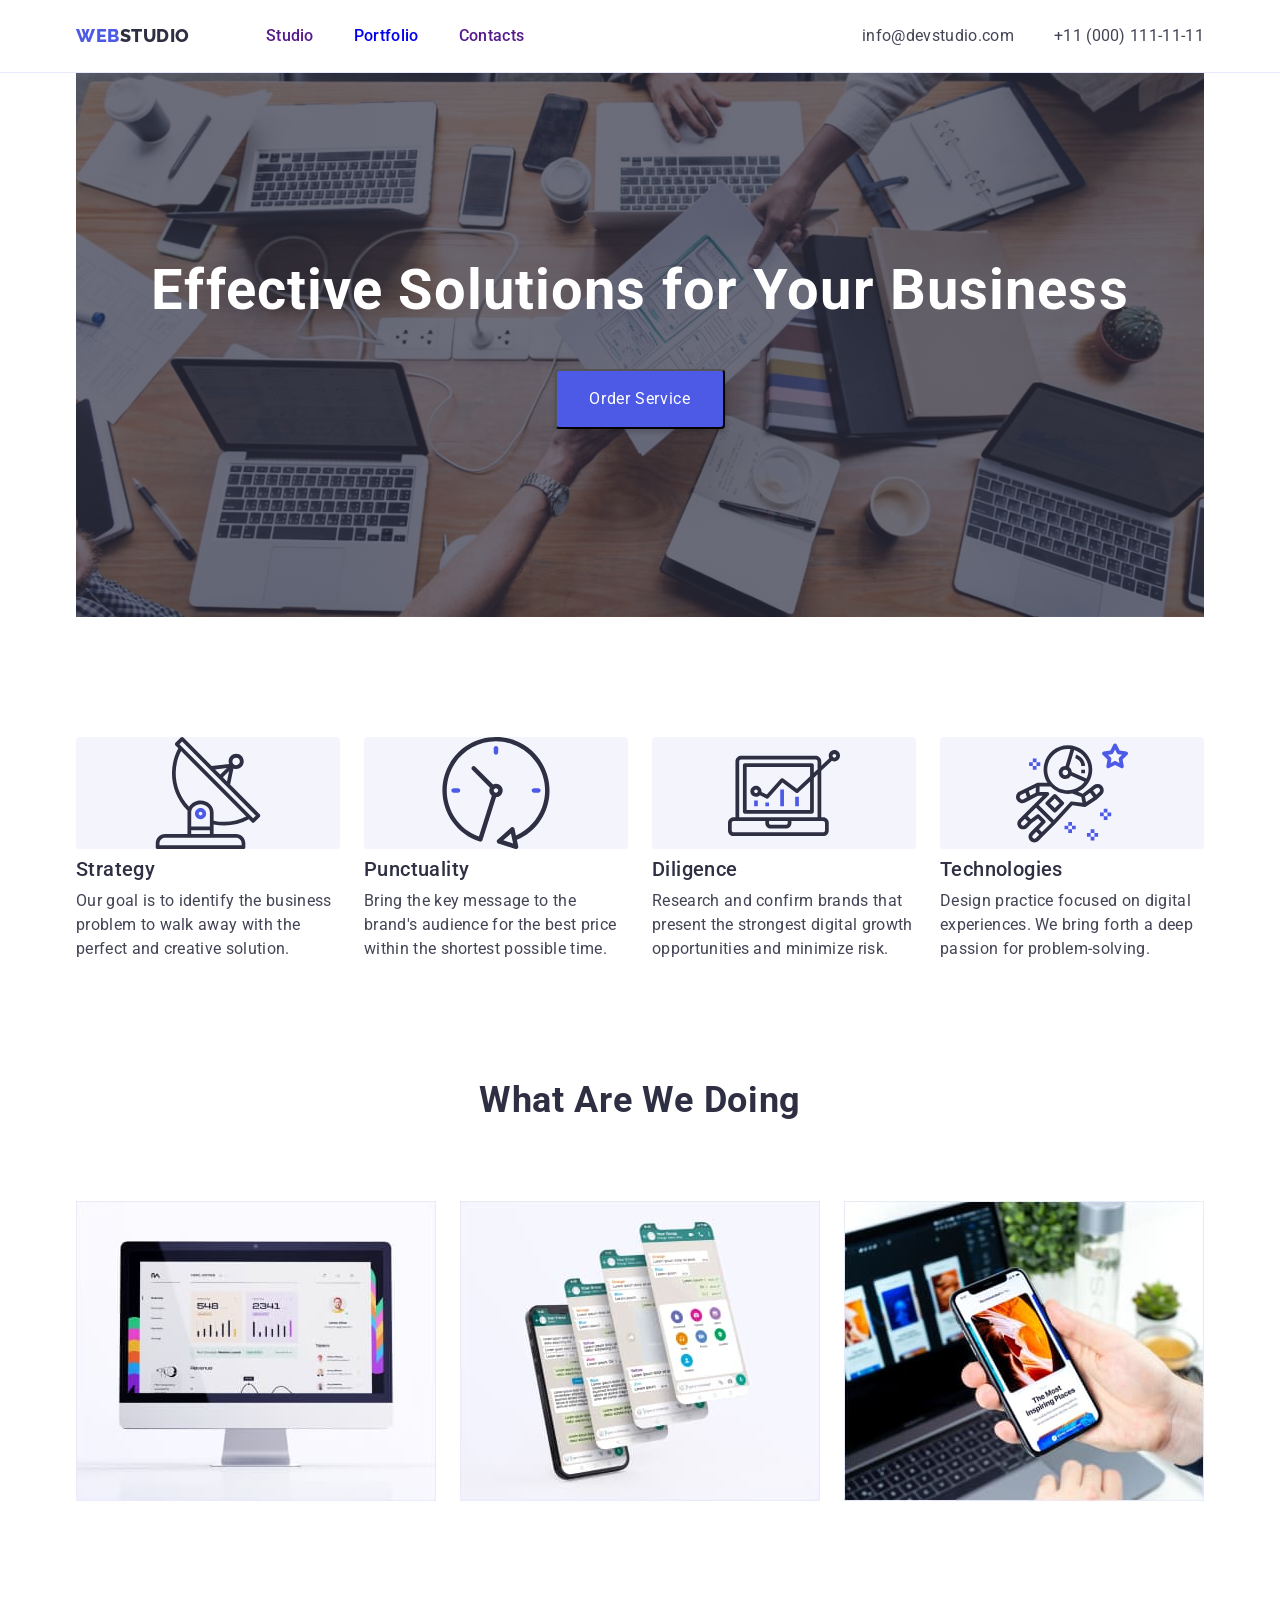
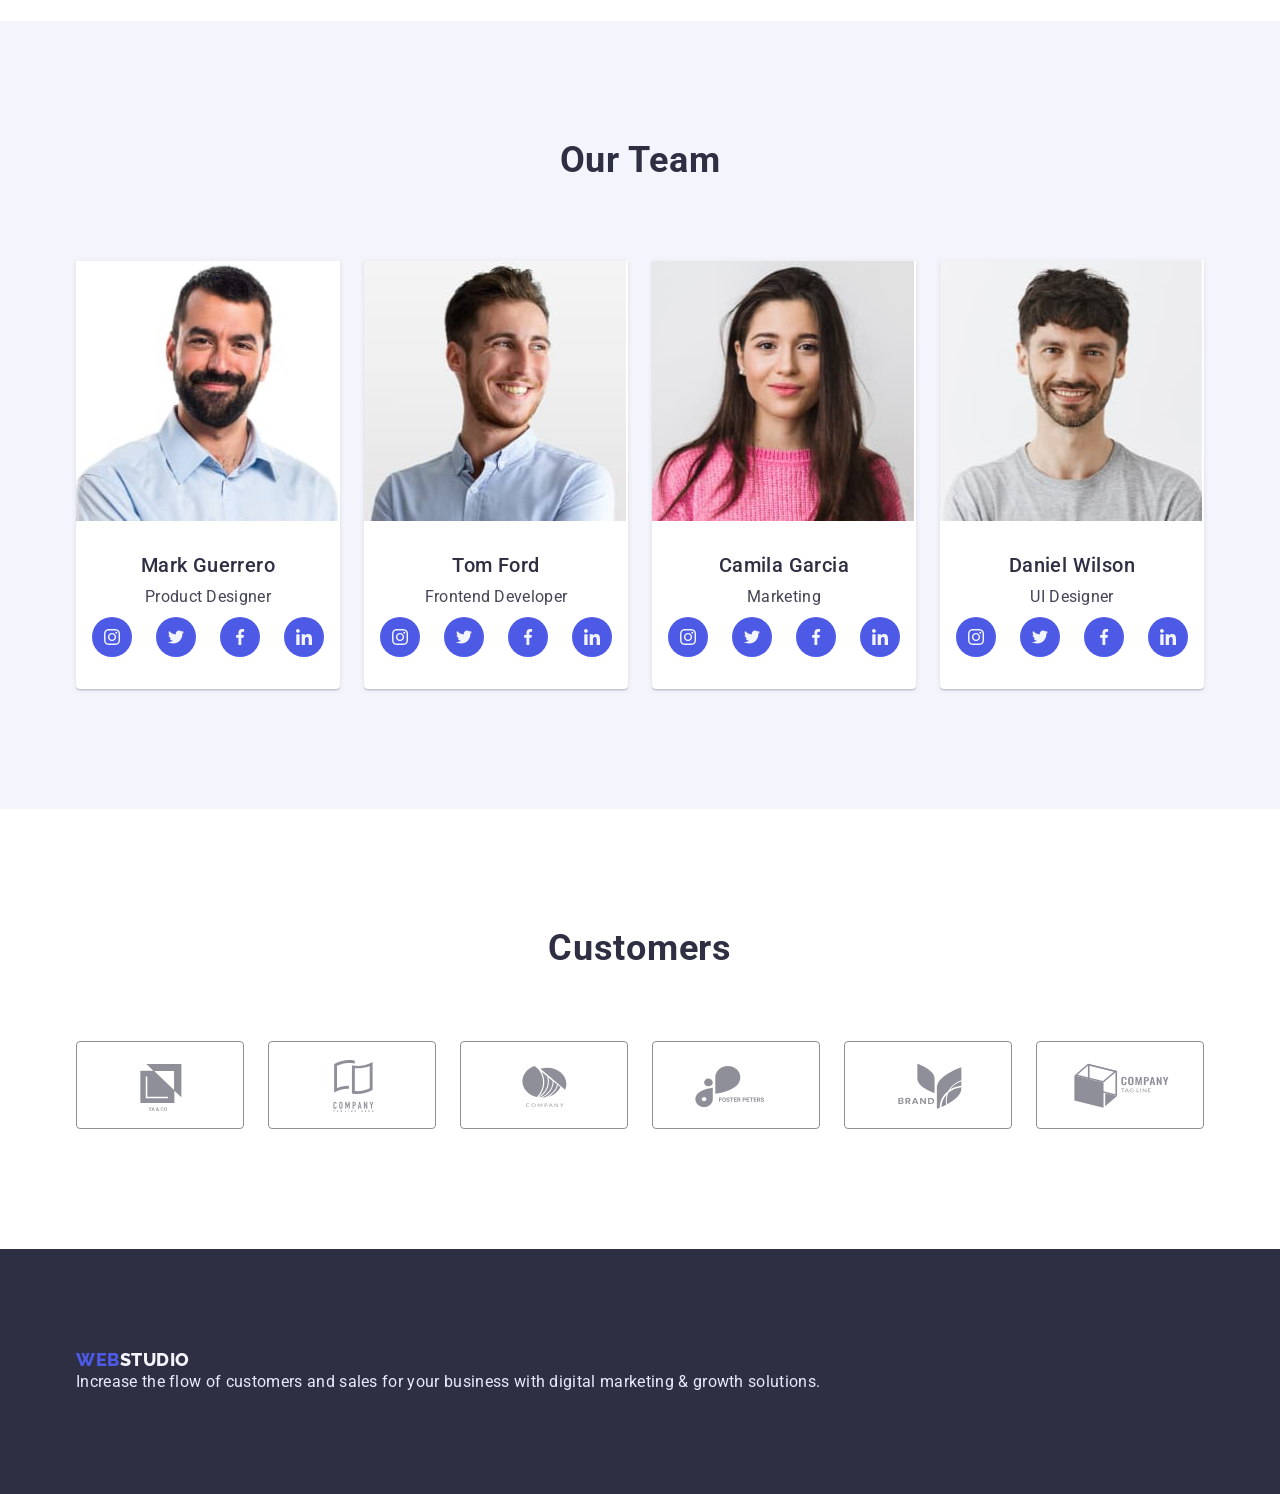
==== index.html @ baa34818 "добавлены векторные изображения Иконки в блоках Преимущества, Наша команда, Клиенты оформлены отдель" ====
<!DOCTYPE html>
<html lang="en">
<head>
    <meta charset="UTF-8">
    <meta http-equiv="X-UA-Compatible" content="IE=edge">
    <meta name="viewport" content="width=device-width, initial-scale=1.0">
    <title>Document</title>
    <link rel="preconnect" href="https://fonts.googleapis.com"><link rel="preconnect" href="https://fonts.gstatic.com" crossorigin><link href="https://fonts.googleapis.com/css2?family=Raleway:wght@800&family=Roboto:wght@400;500;700;900&display=swap" rel="stylesheet">
    <link rel="stylesheet" href="https://cdn.jsdelivr.net/npm/modern-normalize@1.1.0/modern-normalize.min.css">
    <link rel="stylesheet" href="css/style.css">
</head>
<body>
    <!--HEADER-->
    <header class="page-header">
        <div class="container page-header-container">
            <nav class="page-nav">
                <a class="logo logo-header link" href="#">
                    <p class="logo-text-part-one">Web<span class="logo-text-part-two-theme-light">Studio</span></p>
                </a>
                <ul class="menu list">
                    <li class="menu-item">
                        <a class="menu-link link" href="">Studio</a></li>
                    <li class="menu-item">
                        <a class="menu-link link" href="portfolio.html">Portfolio</a></li>
                    <li class="menu-item">
                        <a class="menu-link link" href="">Contacts</a></li>
                </ul>
            </nav>
            <ul class="contact list">
                <li class="contact-item">
                    <a class="contact-link link" href="mailto:info@devstudio.com">info@devstudio.com</a></li>
                <li class="contact-item">
                    <a class="contact-link link" href="tel:+110001111111">+11 (000) 111-11-11</a></li>
            </ul> 
        </div>    
    </header>
    <main>
        <!--HERO-->
        <section class="hero">
            <div class="container">
                <div class="hero-content-wrapper">
                    <h1 class="text-center">Effective Solutions for Your Business</h1>
                    <button class="btn modal-btn" type="button">Order Service</button>
                </div>               
            </div>           
        </section>
        <!--ADVANTADES-->
        <section class="advantades section">
            <div class="container">
                <h2 hidden>Advantades</h2>
                <ul class="advantades-list list">
                    <li class="advantades-list-item">
                        <svg class="advantades-list-icon" wight="64" height="64">
                            <use href="./images/sprite.svg#icon-antenna"></use>
                        </svg>
                    </li>
                    <li class="advantades-list-item">
                        <svg class="advantades-list-icon" wight="64" height="64">
                            <use href="./images/sprite.svg#icon-clock"></use>
                        </svg>
                    </li>
                    <li class="advantades-list-item">
                        <svg class="advantades-list-icon" wight="64" height="64">
                            <use href="./images/sprite.svg#icon-diagram"></use>
                        </svg>
                    </li>
                    <li class="advantades-list-item">
                        <svg class="advantades-list-icon" wight="64" height="64">
                            <use href="./images/sprite.svg#icon-astronaut"></use>
                        </svg>
                    </li>
                </ul>
                <ul class="employees list">
                    <li class="employees-card-advantades">
                        <h3>Strategy</h3>
                        <p>Our goal is to identify the business problem to walk away with the perfect and creative solution. </p>
                    </li>
                    <li class="employees-card-advantades">
                        <h3>Punctuality</h3>
                        <p>Bring the key message to the brand's audience for the best price within the shortest possible time.</p>
                    </li>
                    <li class="employees-card-advantades">
                        <h3>Diligence</h3>
                        <p>Research and confirm brands that present the strongest digital growth opportunities and minimize risk.</p>
                    </li>
                    <li class="employees-card-advantades">
                        <h3>Technologies</h3>
                        <p>Design practice focused on digital experiences. We bring forth a deep passion for problem-solving.</p>
                    </li>
                </ul>
            </div>
        </section>
        <!--WHAT ARE WE DOING-->
        <section class="services">
            <div class="container">
                <h2 class="text-center">What are we doing</h2>
                <ul class="employees list">
                    <li class="employees-card">
                        <img
                            src="./images/what_are_we_doing/web_site.jpg" 
                            alt="Web Site"
                            width="360"
                            height="300"
                        >
                    </li>
                    <li class="employees-card">
                        <img
                            src="./images/what_are_we_doing/app.jpg" 
                            alt="App"
                            width="360"
                            height="300"
                        >
                    </li>
                    <li class="employees-card">
                        <img
                            src="./images/what_are_we_doing/design.jpg" 
                            alt="Design"
                            width="360"
                            height="300"
                        >
                    </li>
                </ul>
            </div>           
        </section>
        <!--OUR TEAM-->
        <section class="team section">
            <div class="container">
                <h2 class="text-center">Our Team</h2>
                <ul class="employees list">
                    <li class="employees-card-four">
                        <img
                            src="./images/our_team/product_designer.jpg" 
                            alt="product designer photo"
                            width="262"
                            height="260"
                        >
                        <div class="employees-card-content-wraper employees-card-content-wraper-team">
                            <h3 class="text-center">Mark Guerrero</h3>
                            <p class="employees-position text-center">Product Designer</p>
                            <ul class="social-list list">
                                <li class="social-list-item">
                                    <a href="" class="social-list-link">
                                        <svg class="social-list-icon" wight="16" height="16">
                                            <use href="./images/sprite.svg#icon-instagram"></use>
                                        </svg>
                                    </a>
                                </li>
                                <li class="social-list-item">
                                    <a href="" class="social-list-link">
                                        <svg class="social-list-icon" wight="16" height="16">
                                            <use href="./images/sprite.svg#icon-twitter"></use>
                                        </svg>
                                    </a>
                                </li>
                                <li class="social-list-item">
                                    <a href="" class="social-list-link">
                                        <svg class="social-list-icon" wight="16" height="16">
                                            <use href="./images/sprite.svg#icon-facebook"></use>
                                        </svg>
                                    </a>
                                </li>
                                <li class="social-list-item">
                                    <a href="" class="social-list-link">
                                        <svg class="social-list-icon" wight="16" height="16">
                                            <use href="./images/sprite.svg#icon-linkedin"></use>
                                        </svg>
                                    </a>
                                </li>                               
                        </div>                       
                    </li>                
                    <li class="employees-card-four">
                        <img
                            src="./images/our_team/frontend_developer.jpg" 
                            alt="frontend developer photo"
                            width="262"
                            height="260"
                        >
                        <div class="employees-card-content-wraper employees-card-content-wraper-team">
                            <h3 class="text-center">Tom Ford</h3>
                            <p class="employees-position text-center">Frontend Developer</p>
                            <ul class="social-list list">
                                <li class="social-list-item">
                                    <a href="" class="social-list-link">
                                        <svg class="social-list-icon" wight="16" height="16">
                                            <use href="./images/sprite.svg#icon-instagram"></use>
                                        </svg>
                                    </a>
                                </li>
                                <li class="social-list-item">
                                    <a href="" class="social-list-link">
                                        <svg class="social-list-icon" wight="16" height="16">
                                            <use href="./images/sprite.svg#icon-twitter"></use>
                                        </svg>
                                    </a>
                                </li>
                                <li class="social-list-item">
                                    <a href="" class="social-list-link">
                                        <svg class="social-list-icon" wight="16" height="16">
                                            <use href="./images/sprite.svg#icon-facebook"></use>
                                        </svg>
                                    </a>
                                </li>
                                <li class="social-list-item">
                                    <a href="" class="social-list-link">
                                        <svg class="social-list-icon" wight="16" height="16">
                                            <use href="./images/sprite.svg#icon-linkedin"></use>
                                        </svg>
                                    </a>
                                </li> 
                            </ul> 
                        </div>                       
                    </li>
                    <li class="employees-card-four">
                        <img
                            src="./images/our_team/marketing.jpg" 
                            alt="marketing photo"
                            width="262"
                            height="260"
                        >
                        <div class="employees-card-content-wraper employees-card-content-wraper-team">
                            <h3 class="text-center">Camila Garcia</h3>
                            <p class="employees-position text-center">Marketing</p>
                            <ul class="social-list list">
                                <li class="social-list-item">
                                    <a href="" class="social-list-link">
                                        <svg class="social-list-icon" wight="16" height="16">
                                            <use href="./images/sprite.svg#icon-instagram"></use>
                                        </svg>
                                    </a>
                                </li>
                                <li class="social-list-item">
                                    <a href="" class="social-list-link">
                                        <svg class="social-list-icon" wight="16" height="16">
                                            <use href="./images/sprite.svg#icon-twitter"></use>
                                        </svg>
                                    </a>
                                </li>
                                <li class="social-list-item">
                                    <a href="" class="social-list-link">
                                        <svg class="social-list-icon" wight="16" height="16">
                                            <use href="./images/sprite.svg#icon-facebook"></use>
                                        </svg>
                                    </a>
                                </li>
                                <li class="social-list-item">
                                    <a href="" class="social-list-link">
                                        <svg class="social-list-icon" wight="16" height="16">
                                            <use href="./images/sprite.svg#icon-linkedin"></use>
                                        </svg>
                                    </a>
                                </li> 
                            </ul> 
                        </div>                      
                    </li>
                    <li class="employees-card-four">
                        <img
                            src="./images/our_team/ui_designer.jpg" 
                            alt="ui designer photo"
                            width="262"
                            height="260"
                        >
                        <div class="employees-card-content-wraper employees-card-content-wraper-team">
                            <h3 class="text-center">Daniel Wilson</h3>
                            <p class="employees-position text-center">UI Designer</p>
                            <ul class="social-list list">
                                <li class="social-list-item">
                                    <a href="" class="social-list-link">
                                        <svg class="social-list-icon" wight="16" height="16">
                                            <use href="./images/sprite.svg#icon-instagram"></use>
                                        </svg>
                                    </a>
                                </li>
                                <li class="social-list-item">
                                    <a href="" class="social-list-link">
                                        <svg class="social-list-icon" wight="16" height="16">
                                            <use href="./images/sprite.svg#icon-twitter"></use>
                                        </svg>
                                    </a>
                                </li>
                                <li class="social-list-item">
                                    <a href="" class="social-list-link">
                                        <svg class="social-list-icon" wight="16" height="16">
                                            <use href="./images/sprite.svg#icon-facebook"></use>
                                        </svg>
                                    </a>
                                </li>
                                <li class="social-list-item">
                                    <a href="" class="social-list-link">
                                        <svg class="social-list-icon" wight="16" height="16">
                                            <use href="./images/sprite.svg#icon-linkedin"></use>
                                        </svg>
                                    </a>
                                </li> 
                            </ul> 
                        </div>                        
                    </li>
                </ul>
            </div>
        </section>  
        <section class="customers section">
            <h2 class="text-center">Customers</h2>
            <ul class="customers-list list">
                <li class="customers-list-item">
                    <a href="#" class="customers-list-link">
                        <svg class="customers-list-icon" width="104" height="56">
                            <use href="./images/sprite.svg#icon-logo-ya-co"></use>
                        </svg>
                    </a>
                </li>
                <li class="customers-list-item">
                    <a href="" class="customers-list-link">
                        <svg class="customers-list-icon" width="104" height="56">
                            <use href="./images/sprite.svg#icon-logo-tagline-here"></use>
                        </svg>
                    </a>
                </li>
                <li class="customers-list-item">
                    <a href="" class="customers-list-link">
                        <svg class="customers-list-icon" width="104" height="56">
                            <use href="./images/sprite.svg#icon-logo-company" class="icon"></use>
                        </svg>
                    </a>
                </li>
                <li class="customers-list-item">
                    <a href="" class="customers-list-link">
                        <svg class="customers-list-icon" width="104" height="56">
                            <use href="./images/sprite.svg#icon-logo-foster-peters"></use>
                        </svg>
                    </a>
                </li>
                <li class="customers-list-item">
                    <a href="" class="customers-list-link">
                        <svg class="customers-list-icon" width="104" height="56">
                            <use href="./images/sprite.svg#icon-logo-brand"></use>
                        </svg>
                    </a>
                </li>
                <li class="customers-list-item">
                    <a href="" class="customers-list-link">
                        <svg class="customers-list-icon" width="104" height="56">
                            <use href="./images/sprite.svg#icon-logo-tag-line"></use>
                        </svg>
                    </a>
                </li>
            </ul>
        </section>      
    </main>
    <!--FOOTER-->
    <footer class="footer">
        <div class="container">
            <a class="logo logo-footer link" href="#">
                <p class="logo-text-part-one">Web<span class="logo-text-part-two-theme-dark">Studio</span></p>
            </a>
            <p class="text-theme-dark">Increase the flow of customers and sales for your business with digital marketing & growth solutions.</p>
        </div>
    </footer>
</body>
</html>
---- css/style.css ----
h1,
h2,
h3,
h4,
p{
    margin-top: 0;
    margin-bottom: 0;
}
ol,
ul{
    margin-top: 0;
    margin-bottom: 0;
    padding-left: 0;
}
img{
    display: block;
}
button{
    cursor: pointer;
}
.list {
    list-style: none;
}
.link{
    text-decoration: none;
}
.container{
    width: 1158px;
    margin-left: auto;
    margin-right: auto;
    padding-left: 15px;
    padding-right: 15px;
}
.section{
    padding-top: 120px;
    padding-bottom: 120px;
}
.employees{
    display: flex;
    flex-wrap: wrap;  
    justify-content: center;
}
.all-card{
    padding-bottom: 120px;
}
.employees-card-advantades{
    width: 264px;
    /*flex-basis: calc((100%-48px)/4);*/
}
.employees-card-advantades:not(:nth-child(4n)){
    margin-right: 24px;
}

.employees-card:not(:nth-child(3n)){
    margin-right: 24px;
}
.employees-card:not(:nth-last-child(-n+3)){
    margin-bottom: 48px;
}

.employees-card-filtres:not(:nth-child(5n)){
    margin-right: 24px;
}
.employees-card-four:not(:nth-child(4n)){
    margin-right: 24px;
}



.employees-card-four{
   /* flex-basis: calc((100%-40px)/4);*/
    background: white;
    box-shadow: 0px 1px 6px rgba(46, 47, 66, 0.08), 0px 1px 1px rgba(46, 47, 66, 0.16), 0px 2px 1px rgba(46, 47, 66, 0.08);
    border-radius: 0px 0px 4px 4px;

}

  /* flex-basis: calc((100%-40px)/4);*/

.employees-card-content-wraper{
    padding-top: 32px;
    padding-bottom: 32px;
    padding-left: 16px;
    padding-right: 16px; 
}

.employees-card-wraper{
    background: white;
    border: 1px solid #E7E9FC;
    box-shadow: 0px 1px 6px rgba(46, 47, 66, 0.08);
}
.filtres{

    padding-top: 96px;
    padding-bottom: 72px; 
}



body{
    font-family: 'Roboto', sans-serif;
    color: #2E2F42;
}


/*==========COMPONENTS==========*/
h1{
    font-size: 56px;
    line-height: 1.07;
    letter-spacing: 0.02em;
    color: #FFFFFF;
    margin-right: auto;
    margin-left: auto;
    margin-bottom: 48px; 
}
h2{
    font-size: 36px;
    line-height: 1.11;
    letter-spacing: 0.02em;
    text-transform: capitalize;
    margin-bottom: 72px;    
}
h3{
    font-weight: 500;
    font-size: 20px;
    line-height: 1.2;
    letter-spacing: 0.02em;
    margin-bottom: 8px;    
}

p{
    font-size: 16px;
    line-height: 1.5;
    letter-spacing: 0.02em;
    color: #434455;  
}


/*logo*/
.logo-text-part-one{
    font-family: 'Raleway';
    font-weight: 800;
    font-size: 18px;
    line-height: 1.17;
    letter-spacing: 0.03em;
    text-transform: uppercase;
    color: #4D5AE5;
}
.logo-text-part-two-theme-light{
    color: #2E2F42;
}
.logo-text-part-two-theme-dark{
    color: #F4F4FD;
}



/*==========HEADER==========*/
.page-header{   
    padding-top: 24px;
    padding-bottom: 24px;
    border-bottom: 1px solid #E7E9FC;

}
.page-header-container{
    display: flex;
    align-items: center;
}
.page-nav{
    display: flex;
    align-items: center;
}
.logo-header{
    margin-right: 76px;
}
.menu{
    display: flex;
}
.menu-item:not(:last-child){
    margin-right: 40px;
}
.menu-link{
    font-weight: 500;
    font-size: 16px;
    line-height: 1.5;
    letter-spacing: 0.02em;    
}
.menu-link:hover,
.menu-link:focus{
    color: #404BBF;
}
.contact{
    display: flex;
    margin-left: auto;
}
.contact-item:not(:last-child){
    margin-right: 40px;
}
.contact-link{
    font-weight: 400;
    font-size: 16px;
    line-height: 0.5;
    letter-spacing: 0.02em;
    color: #434455;
}
.contact-link:hover,
.contact-link:focus{
    color:#404BBF
}
/*==========/HEADER==========*/
/*==========HERO==========*/
.hero-content-wrapper{
    max-width: 1440px;
    margin-left: auto;
    margin-right: auto;
    background: #2E2F42;
    padding-top: 188px;
    padding-bottom: 188px;
    background-image:linear-gradient(rgba(46, 47, 66, 0.7),rgba(46, 47, 66, 0.7)),  url("../images/hero/people-office.jpg");
    background-repeat: no-repeat;
    background-position: center;
    background-size: cover;


}
.text-center{
    text-align: center;
}
.modal-btn{
    padding-top: 16px;
    padding-bottom: 16px;
    padding-left: 32px;
    padding-right: 32px;
    line-height: 1.5;
    letter-spacing: 0.04em;
    color: #FFFFFF;
    background: #4D5AE5;
    box-shadow: 0px 4px 4px rgba(0, 0, 0, 0.15);
    border-radius: 4px;
    margin:0 auto;
    display: block
    
}



.modal-btn:hover,
.modal-btn:focus{
    background: #404BBF;
  
}




/*==========/HERO SECTION==========*/

/*==========ADVANTADES==========*/
.advantades-list{
    display: flex;
    justify-content: center;
    gap: 24px;
    
}
.advantades-list-icon{
    display: flex;
    justify-content: center;
    align-items: center;
    width: 264px;
    height: 112px;
    background: #F4F4FD;
    border-radius: 4px;
}
.employees{
    padding-top: 8px;
}


/*==========/ADVANTADES==========*/
/*==========SERVICES==========*/
.services{
    padding-bottom: 120px;
}

/*==========/SERVISES========*/
/*==========TEAM==========*/
.team{
    background: #F4F4FD;
}


.employees-position{   
    margin-bottom: 8px;
}
.social-list{
    display: flex;
    justify-content: center;
    gap: 24px;
}
.social-list-link{
    display: flex;
    justify-content: center;
    align-items: center;
    width: 40px;
    height: 40px;
    border-radius: 50%;
    background-color: #4D5AE5;
}
.social-list-link:hover,
.social-list-link:focus{
    background-color: #404BBF;


}
.social-list-icon{
    fill: #F4F4FD;
}
/*==========/TEAМ=====*/
/*==========CUSTOMERS==========*/
.customers-list{
    display: flex;
    justify-content: center;
    gap: 24px;
}
.customers-list-link{
    display: flex;
    justify-content: center;
    align-items: center;
    width: 168px;
    height: 88px;
    gap: ; 
    border: 1px solid #8E8F99;
    border-radius: 4px;
}
.customers-list-link:hover,
.customers-list-link:focus{
border: 1px solid #404BBF;
}
.customers-list-icon{
fill: #404BBF;
}



/*==========/CUSTOMERS==========*/

/*==========FOOTER=======*/
.footer{
    background: #2E2F42;
    padding-top: 100px ;
    padding-bottom: 100px ;
}
.logo-footer{
    margin-bottom: 16px;

}
.text-theme-dark{
    color: #E7E9FC;
}
/*==========/FOOTER==========*/
/*==========FILTRES=======*/
.filtres-btn{
    color: #4D5AE5;
    font-weight: 500;
    font-size: 16px;
    line-height: 1.5x;
    background: #F4F4FD;
    border: 1px solid #E7E9FC;
    border-radius: 4px;
    padding: 12px 24px;
}
.filtres-btn:hover,
.filtres-btn:focus{
    color: #FFFFFF;
    background: #404BBF;
    box-shadow: 0px 3px 1px rgba(0, 0, 0, 0.1), 0px 2px 1px rgba(0, 0, 0, 0.08), 0px 2px 2px rgba(0, 0, 0, 0.12);
    border-radius: 4px;
}
/*==========/FILTRES========*/
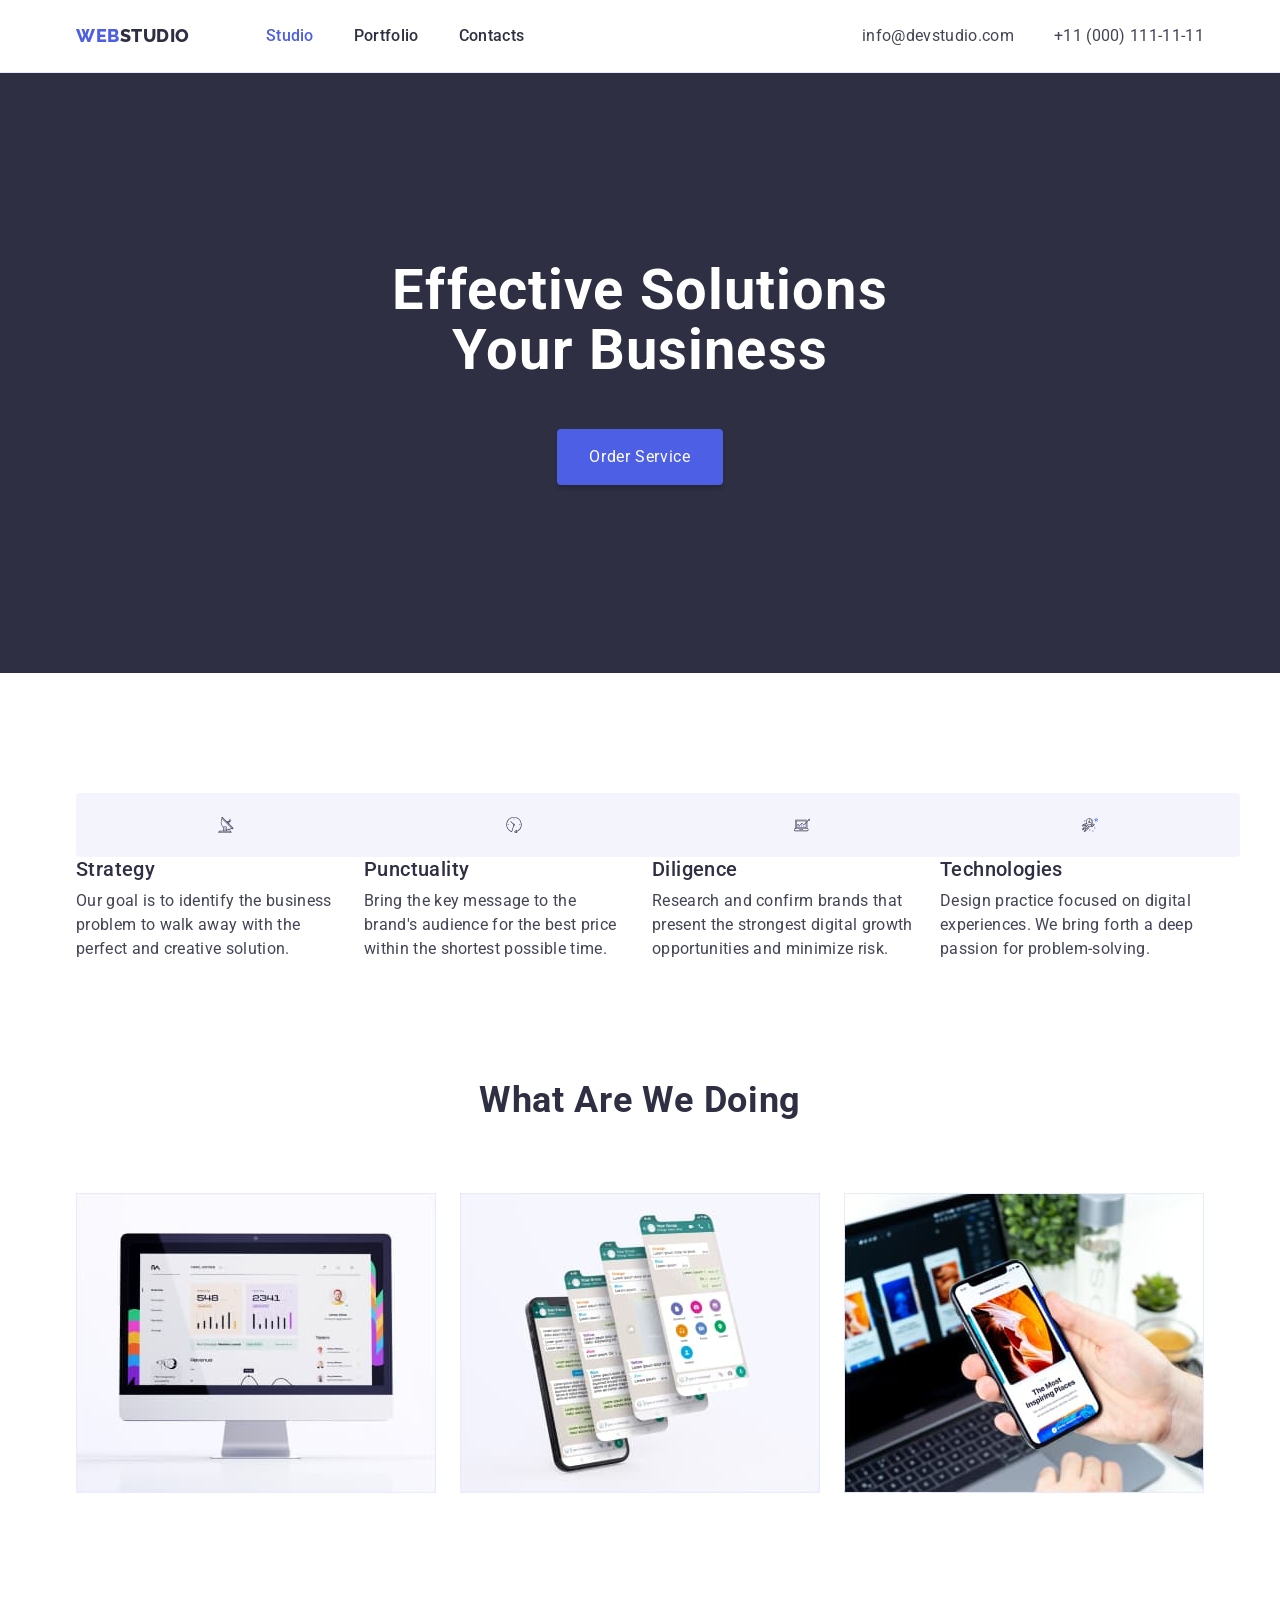
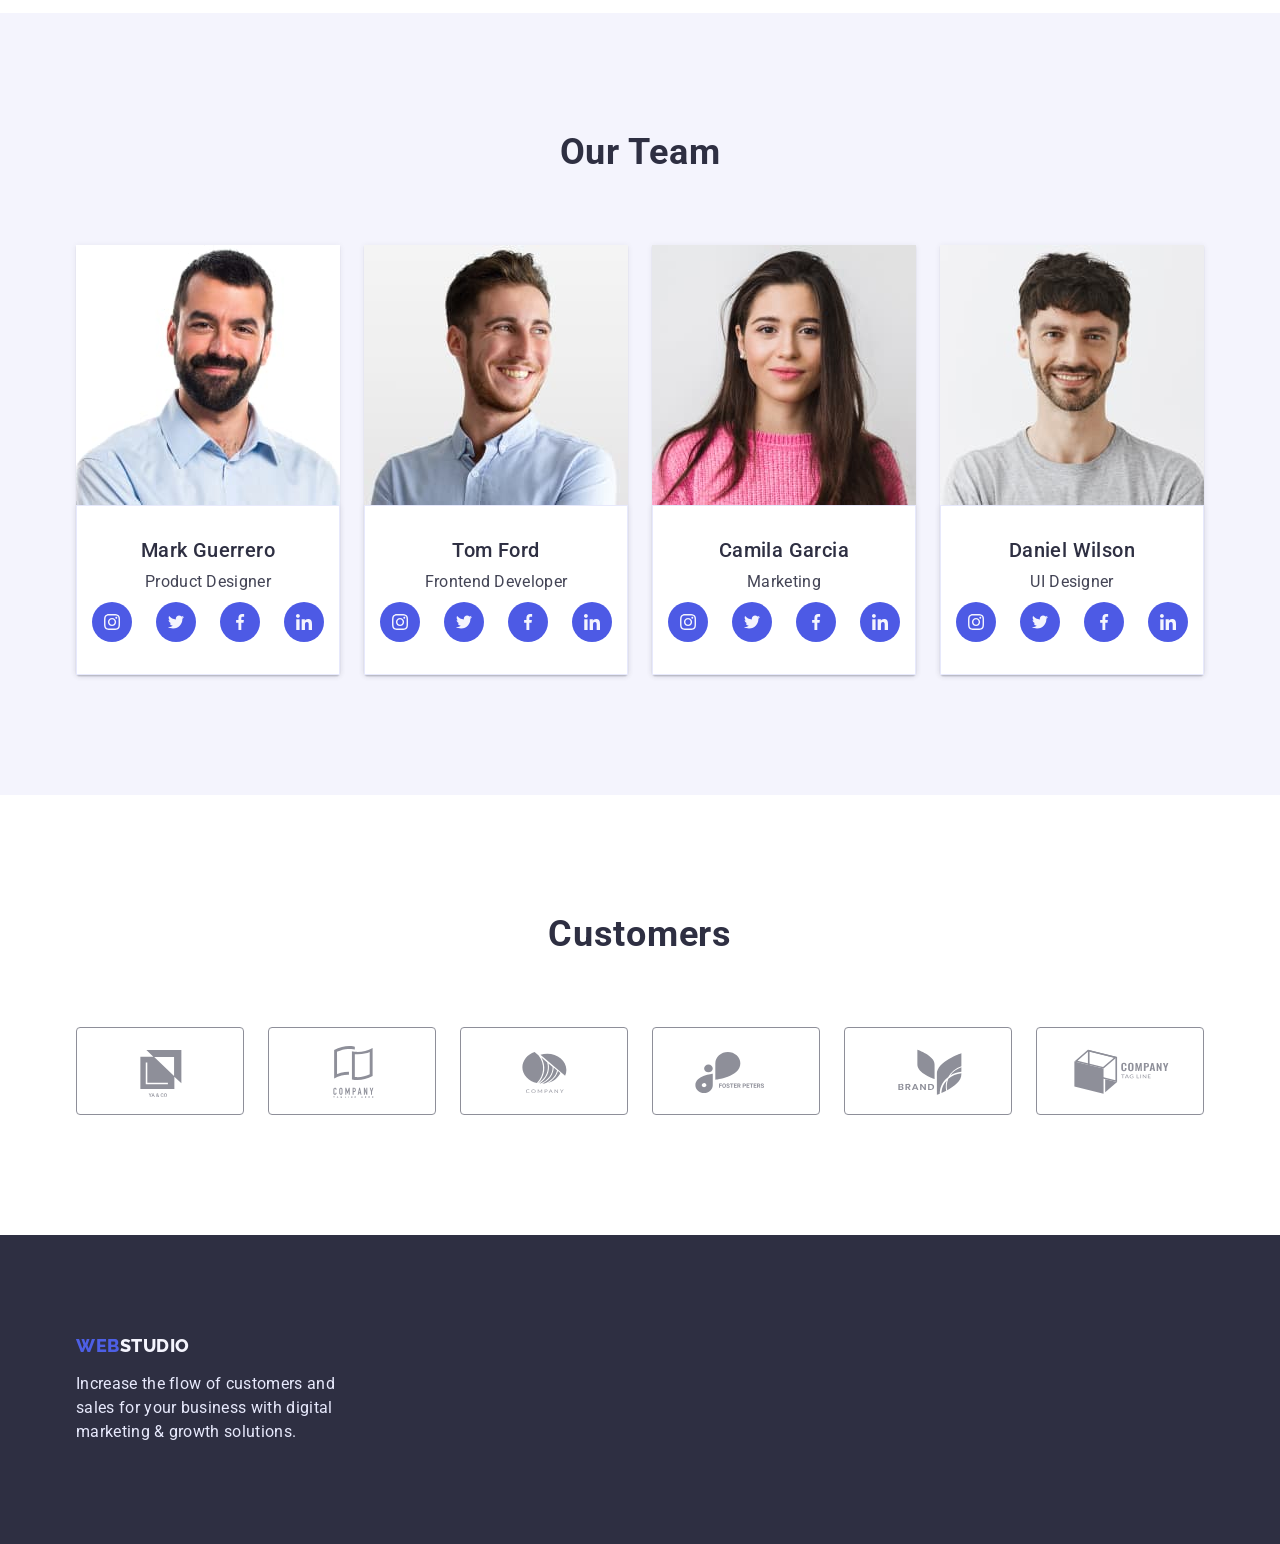
==== commit 7091aaaa: "18.01.2023" ====
--- a/index.html
+++ b/index.html
@@ -19,7 +19,7 @@
                 </a>
                 <ul class="menu list">
                     <li class="menu-item">
-                        <a class="menu-link link" href="">Studio</a></li>
+                        <a class="memu-link-active menu-link link" href="">Studio</a></li>
                     <li class="menu-item">
                         <a class="menu-link link" href="portfolio.html">Portfolio</a></li>
                     <li class="menu-item">
@@ -39,7 +39,7 @@
         <section class="hero">
             <div class="container">
                 <div class="hero-content-wrapper">
-                    <h1 class="text-center">Effective Solutions for Your Business</h1>
+                    <h1 class="title text-center">Effective Solutions Your Business</h1>
                     <button class="btn modal-btn" type="button">Order Service</button>
                 </div>               
             </div>           
@@ -47,45 +47,35 @@
         <!--ADVANTADES-->
         <section class="advantades section">
             <div class="container">
-                <h2 hidden>Advantades</h2>
-                <ul class="advantades-list list">
-                    <li class="advantades-list-item">
+                <h2 hidden class="heading">Advantades</h2>
+                <ul class="employees list">
+                    <li class="employees-card-advantades">
                         <svg class="advantades-list-icon" wight="64" height="64">
                             <use href="./images/sprite.svg#icon-antenna"></use>
                         </svg>
-                    </li>
-                    <li class="advantades-list-item">
+                        <h3 class="subtitle">Strategy</h3>
+                        <p class="text-body">Our goal is to identify the business problem to walk away with the perfect and creative solution. </p>
+                    </li>
+                    <li class="employees-card-advantades">
                         <svg class="advantades-list-icon" wight="64" height="64">
                             <use href="./images/sprite.svg#icon-clock"></use>
                         </svg>
-                    </li>
-                    <li class="advantades-list-item">
+                        <h3 class="subtitle">Punctuality</h3>
+                        <p class="text-body">Bring the key message to the brand's audience for the best price within the shortest possible time.</p>
+                    </li>
+                    <li class="employees-card-advantades">
                         <svg class="advantades-list-icon" wight="64" height="64">
                             <use href="./images/sprite.svg#icon-diagram"></use>
                         </svg>
-                    </li>
-                    <li class="advantades-list-item">
+                        <h3 class="subtitle">Diligence</h3>
+                        <p class="text-body">Research and confirm brands that present the strongest digital growth opportunities and minimize risk.</p>
+                    </li>
+                    <li class="employees-card-advantades">
                         <svg class="advantades-list-icon" wight="64" height="64">
                             <use href="./images/sprite.svg#icon-astronaut"></use>
                         </svg>
-                    </li>
-                </ul>
-                <ul class="employees list">
-                    <li class="employees-card-advantades">
-                        <h3>Strategy</h3>
-                        <p>Our goal is to identify the business problem to walk away with the perfect and creative solution. </p>
-                    </li>
-                    <li class="employees-card-advantades">
-                        <h3>Punctuality</h3>
-                        <p>Bring the key message to the brand's audience for the best price within the shortest possible time.</p>
-                    </li>
-                    <li class="employees-card-advantades">
-                        <h3>Diligence</h3>
-                        <p>Research and confirm brands that present the strongest digital growth opportunities and minimize risk.</p>
-                    </li>
-                    <li class="employees-card-advantades">
-                        <h3>Technologies</h3>
-                        <p>Design practice focused on digital experiences. We bring forth a deep passion for problem-solving.</p>
+                        <h3 class="subtitle">Technologies</h3>
+                        <p class="text-body">Design practice focused on digital experiences. We bring forth a deep passion for problem-solving.</p>
                     </li>
                 </ul>
             </div>
@@ -93,7 +83,7 @@
         <!--WHAT ARE WE DOING-->
         <section class="services">
             <div class="container">
-                <h2 class="text-center">What are we doing</h2>
+                <h2 class="heading text-center">What are we doing</h2>
                 <ul class="employees list">
                     <li class="employees-card">
                         <img
@@ -125,18 +115,18 @@
         <!--OUR TEAM-->
         <section class="team section">
             <div class="container">
-                <h2 class="text-center">Our Team</h2>
+                <h2 class="heading text-center">Our Team</h2>
                 <ul class="employees list">
                     <li class="employees-card-four">
                         <img
                             src="./images/our_team/product_designer.jpg" 
                             alt="product designer photo"
-                            width="262"
+                            width="264"
                             height="260"
                         >
                         <div class="employees-card-content-wraper employees-card-content-wraper-team">
-                            <h3 class="text-center">Mark Guerrero</h3>
-                            <p class="employees-position text-center">Product Designer</p>
+                            <h3 class="text-center subtitle">Mark Guerrero</h3>
+                            <p class="employees-position text-body text-center">Product Designer</p>
                             <ul class="social-list list">
                                 <li class="social-list-item">
                                     <a href="" class="social-list-link">
@@ -165,19 +155,19 @@
                                             <use href="./images/sprite.svg#icon-linkedin"></use>
                                         </svg>
                                     </a>
-                                </li>                               
+                                </li>       
                         </div>                       
-                    </li>                
+                    </li>
                     <li class="employees-card-four">
                         <img
                             src="./images/our_team/frontend_developer.jpg" 
                             alt="frontend developer photo"
-                            width="262"
+                            width="264"
                             height="260"
                         >
                         <div class="employees-card-content-wraper employees-card-content-wraper-team">
-                            <h3 class="text-center">Tom Ford</h3>
-                            <p class="employees-position text-center">Frontend Developer</p>
+                            <h3 class="text-center subtitle">Tom Ford</h3>
+                            <p class="employees-position text-body text-center">Frontend Developer</p>
                             <ul class="social-list list">
                                 <li class="social-list-item">
                                     <a href="" class="social-list-link">
@@ -206,20 +196,19 @@
                                             <use href="./images/sprite.svg#icon-linkedin"></use>
                                         </svg>
                                     </a>
-                                </li> 
-                            </ul> 
+                                </li>       
                         </div>                       
                     </li>
                     <li class="employees-card-four">
                         <img
                             src="./images/our_team/marketing.jpg" 
                             alt="marketing photo"
-                            width="262"
+                            width="264"
                             height="260"
                         >
                         <div class="employees-card-content-wraper employees-card-content-wraper-team">
-                            <h3 class="text-center">Camila Garcia</h3>
-                            <p class="employees-position text-center">Marketing</p>
+                            <h3 class="text-center subtitle">Camila Garcia</h3>
+                            <p class="employees-position text-body text-center">Marketing</p>
                             <ul class="social-list list">
                                 <li class="social-list-item">
                                     <a href="" class="social-list-link">
@@ -248,20 +237,19 @@
                                             <use href="./images/sprite.svg#icon-linkedin"></use>
                                         </svg>
                                     </a>
-                                </li> 
-                            </ul> 
+                                </li>       
                         </div>                      
                     </li>
                     <li class="employees-card-four">
                         <img
                             src="./images/our_team/ui_designer.jpg" 
                             alt="ui designer photo"
-                            width="262"
+                            width="264"
                             height="260"
                         >
                         <div class="employees-card-content-wraper employees-card-content-wraper-team">
-                            <h3 class="text-center">Daniel Wilson</h3>
-                            <p class="employees-position text-center">UI Designer</p>
+                            <h3 class="text-center subtitle">Daniel Wilson</h3>
+                            <p class="employees-position text-body text-center">UI Designer</p>
                             <ul class="social-list list">
                                 <li class="social-list-item">
                                     <a href="" class="social-list-link">
@@ -290,15 +278,14 @@
                                             <use href="./images/sprite.svg#icon-linkedin"></use>
                                         </svg>
                                     </a>
-                                </li> 
-                            </ul> 
+                                </li>       
                         </div>                        
                     </li>
                 </ul>
             </div>
-        </section>  
+        </section>
         <section class="customers section">
-            <h2 class="text-center">Customers</h2>
+            <h2 class="heading text-center">Customers</h2>
             <ul class="customers-list list">
                 <li class="customers-list-item">
                     <a href="#" class="customers-list-link">
@@ -343,15 +330,15 @@
                     </a>
                 </li>
             </ul>
-        </section>      
+        </section>         
     </main>
     <!--FOOTER-->
     <footer class="footer">
         <div class="container">
-            <a class="logo logo-footer link" href="#">
+            <a class="logo link" href="./index.html">
                 <p class="logo-text-part-one">Web<span class="logo-text-part-two-theme-dark">Studio</span></p>
             </a>
-            <p class="text-theme-dark">Increase the flow of customers and sales for your business with digital marketing & growth solutions.</p>
+            <p class="text-footer text-theme-dark text-body">Increase the flow of customers and sales for your business with digital marketing & growth solutions.</p>
         </div>
     </footer>
 </body>
--- a/css/style.css
+++ b/css/style.css
@@ -1,3 +1,20 @@
+:root{ 
+    --accent-color: #4d5fe5; 
+    --accent-color-hover: #404BBF;
+    --primary-text-color-theme-light: #2e2f42;
+    --primary-text-color-theme-dark:#ffff;
+    --secondary-text-color-theme-light: #434455;
+    --secondary-text-color-theme-dark: #e7e9fc;    
+    --background-color-body-theme-light: #fff;
+    --background-color-body-theme-dark:#2E2F42;
+    --additiomal-color: #F4F4FD;
+}
+
+body{
+    font-family: 'Roboto', sans-serif;
+    color: var(--primary-text-color-theme-light);
+    background-color: var(--background-color-body-theme-light);
+}
 h1,
 h2,
 h3,
@@ -35,106 +52,42 @@
     padding-top: 120px;
     padding-bottom: 120px;
 }
-.employees{
-    display: flex;
-    flex-wrap: wrap;  
-    justify-content: center;
-}
-.all-card{
-    padding-bottom: 120px;
-}
-.employees-card-advantades{
-    width: 264px;
-    /*flex-basis: calc((100%-48px)/4);*/
-}
-.employees-card-advantades:not(:nth-child(4n)){
-    margin-right: 24px;
-}
-
-.employees-card:not(:nth-child(3n)){
-    margin-right: 24px;
-}
-.employees-card:not(:nth-last-child(-n+3)){
-    margin-bottom: 48px;
-}
-
-.employees-card-filtres:not(:nth-child(5n)){
-    margin-right: 24px;
-}
-.employees-card-four:not(:nth-child(4n)){
-    margin-right: 24px;
-}
-
-
-
-.employees-card-four{
-   /* flex-basis: calc((100%-40px)/4);*/
-    background: white;
-    box-shadow: 0px 1px 6px rgba(46, 47, 66, 0.08), 0px 1px 1px rgba(46, 47, 66, 0.16), 0px 2px 1px rgba(46, 47, 66, 0.08);
-    border-radius: 0px 0px 4px 4px;
-
-}
-
-  /* flex-basis: calc((100%-40px)/4);*/
-
-.employees-card-content-wraper{
-    padding-top: 32px;
-    padding-bottom: 32px;
-    padding-left: 16px;
-    padding-right: 16px; 
-}
-
-.employees-card-wraper{
-    background: white;
-    border: 1px solid #E7E9FC;
-    box-shadow: 0px 1px 6px rgba(46, 47, 66, 0.08);
-}
-.filtres{
-
-    padding-top: 96px;
-    padding-bottom: 72px; 
-}
-
-
-
-body{
-    font-family: 'Roboto', sans-serif;
-    color: #2E2F42;
-}
-
 
 /*==========COMPONENTS==========*/
-h1{
-    font-size: 56px;
+.title{
+    width: 496px;
+    font-size: 56px;  
     line-height: 1.07;
     letter-spacing: 0.02em;
-    color: #FFFFFF;
+    color: var(--primary-text-color-theme-dark);
     margin-right: auto;
     margin-left: auto;
-    margin-bottom: 48px; 
-}
-h2{
+    margin-bottom: 48px;
+    
+}
+.heading{
     font-size: 36px;
     line-height: 1.11;
     letter-spacing: 0.02em;
     text-transform: capitalize;
     margin-bottom: 72px;    
 }
-h3{
+.subtitle{
     font-weight: 500;
     font-size: 20px;
     line-height: 1.2;
     letter-spacing: 0.02em;
     margin-bottom: 8px;    
 }
-
-p{
+.text-body{
     font-size: 16px;
     line-height: 1.5;
     letter-spacing: 0.02em;
-    color: #434455;  
-}
-
+    color: var(--secondary-text-color-theme-light); 
+}
+.text-center{
+    text-align: center;
+}
 
 /*logo*/
 .logo-text-part-one{
@@ -144,23 +97,66 @@
     line-height: 1.17;
     letter-spacing: 0.03em;
     text-transform: uppercase;
-    color: #4D5AE5;
+    color: var(--accent-color);
 }
 .logo-text-part-two-theme-light{
-    color: #2E2F42;
+    color: var(--primary-text-color-theme-light);
 }
 .logo-text-part-two-theme-dark{
-    color: #F4F4FD;
-}
-
-
+    color: var(--additiomal-color)
+}
+/*/logo*/
+
+/*==========EMPLOYEES==========*/
+.employees{
+    display: flex;
+    flex-wrap: wrap;  
+    justify-content: center;
+}
+.employees-card-advantades:not(:nth-child(4n)){
+    margin-right: 24px;
+}
+.employees-card-advantades{
+    width: 264px;
+    /*flex-basis: calc((100%-48px)/4);*/
+}
+.employees-card:not(:nth-child(3n)){
+    margin-right: 24px;
+}
+.employees-card:not(:nth-last-child(-n+3)){
+    margin-bottom: 48px;
+}
+.employees-card-filtres:not(:nth-child(5n)){
+    margin-right: 24px;
+}
+.employees-card-four:not(:nth-child(4n)){
+    margin-right: 24px;
+}
+.employees-card-four{
+   /* flex-basis: calc((100%-40px)/4);*/
+    background: white;
+    box-shadow: 0px 1px 6px rgba(46, 47, 66, 0.08), 0px 1px 1px rgba(46, 47, 66, 0.16), 0px 2px 1px rgba(46, 47, 66, 0.08);
+    border-radius: 0px 0px 4px 4px;
+}
+.employees-card-wraper{
+    background: white;    
+}
+.employees-card-content-wraper{
+    padding-top: 32px;
+    padding-bottom: 32px;
+    padding-left: 15px;
+    padding-right: 15px;
+    border: 1px solid #E7E9FC;
+    box-shadow: 0px 1px 6px rgba(46, 47, 66, 0.08); 
+}
+
+/*==========EMPLOYEES==========*/
 
 /*==========HEADER==========*/
 .page-header{   
     padding-top: 24px;
     padding-bottom: 24px;
     border-bottom: 1px solid #E7E9FC;
-
 }
 .page-header-container{
     display: flex;
@@ -183,11 +179,15 @@
     font-weight: 500;
     font-size: 16px;
     line-height: 1.5;
-    letter-spacing: 0.02em;    
+    letter-spacing: 0.02em;
+    color: var(--primary-text-color-theme-light);   
+}
+.memu-link-active{
+    color: var(--accent-color);
 }
 .menu-link:hover,
 .menu-link:focus{
-    color: #404BBF;
+    color: var(--accent-color-hover);
 }
 .contact{
     display: flex;
@@ -201,30 +201,19 @@
     font-size: 16px;
     line-height: 0.5;
     letter-spacing: 0.02em;
-    color: #434455;
+    color: var(--secondary-text-color-theme-light);
+    cursor: default;
 }
 .contact-link:hover,
 .contact-link:focus{
-    color:#404BBF
+    color: var(--accent-color-hover);
 }
 /*==========/HEADER==========*/
 /*==========HERO==========*/
-.hero-content-wrapper{
-    max-width: 1440px;
-    margin-left: auto;
-    margin-right: auto;
-    background: #2E2F42;
+.hero{
+    background: var(--background-color-body-theme-dark);
     padding-top: 188px;
     padding-bottom: 188px;
-    background-image:linear-gradient(rgba(46, 47, 66, 0.7),rgba(46, 47, 66, 0.7)),  url("../images/hero/people-office.jpg");
-    background-repeat: no-repeat;
-    background-position: center;
-    background-size: cover;
-
-
-}
-.text-center{
-    text-align: center;
 }
 .modal-btn{
     padding-top: 16px;
@@ -233,88 +222,66 @@
     padding-right: 32px;
     line-height: 1.5;
     letter-spacing: 0.04em;
-    color: #FFFFFF;
-    background: #4D5AE5;
+    color: var(--primary-text-color-theme-dark);
+    background: var(--accent-color);
     box-shadow: 0px 4px 4px rgba(0, 0, 0, 0.15);
     border-radius: 4px;
     margin:0 auto;
-    display: block
-    
-}
-
-
-
+    display: block; 
+    border: none;  
+}
 .modal-btn:hover,
 .modal-btn:focus{
-    background: #404BBF;
+    background: var(--accent-color-hover);
   
 }
-
-
-
-
 /*==========/HERO SECTION==========*/
-
 /*==========ADVANTADES==========*/
-.advantades-list{
-    display: flex;
-    justify-content: center;
-    gap: 24px;
-    
-}
 .advantades-list-icon{
-    display: flex;
-    justify-content: center;
-    align-items: center;
-    width: 264px;
-    height: 112px;
+    display: block;
+    padding-top: 24px;
+    padding-bottom: 24px;
+
     background: #F4F4FD;
     border-radius: 4px;
 }
-.employees{
-    padding-top: 8px;
-}
-
-
 /*==========/ADVANTADES==========*/
 /*==========SERVICES==========*/
 .services{
     padding-bottom: 120px;
 }
-
 /*==========/SERVISES========*/
 /*==========TEAM==========*/
 .team{
-    background: #F4F4FD;
-}
-
-
-.employees-position{   
-    margin-bottom: 8px;
-}
-.social-list{
-    display: flex;
-    justify-content: center;
-    gap: 24px;
-}
-.social-list-link{
-    display: flex;
-    justify-content: center;
-    align-items: center;
-    width: 40px;
-    height: 40px;
-    border-radius: 50%;
-    background-color: #4D5AE5;
-}
-.social-list-link:hover,
-.social-list-link:focus{
-    background-color: #404BBF;
-
-
-}
-.social-list-icon{
-    fill: #F4F4FD;
-}
+    background: #F4F4FD;}
+
+    .employees-position{   
+        margin-bottom: 8px;
+    }
+    .social-list{
+        display: flex;
+        justify-content: center;
+        gap: 24px;
+    }
+    .social-list-link{
+        display: flex;
+        justify-content: center;
+        align-items: center;
+        width: 40px;
+        height: 40px;
+        border-radius: 50%;
+        background-color: #4D5AE5;
+    }
+    .social-list-link:hover,
+    .social-list-link:focus{
+        background-color: #404BBF;
+    
+    
+    }
+    .social-list-icon{
+        fill: #F4F4FD;
+    }
+
 /*==========/TEAМ=====*/
 /*==========CUSTOMERS==========*/
 .customers-list{
@@ -343,40 +310,53 @@
 
 
 /*==========/CUSTOMERS==========*/
-
 /*==========FOOTER=======*/
 .footer{
-    background: #2E2F42;
+    color: var(--secondary-text-color-theme-dark);
     padding-top: 100px ;
-    padding-bottom: 100px ;
-}
-.logo-footer{
-    margin-bottom: 16px;
-
+    padding-bottom: 100px;
+    background-color: var(--background-color-body-theme-dark);
+}
+
+.text-footer{
+    margin-top: 16px;
+    width: 264px;
 }
 .text-theme-dark{
     color: #E7E9FC;
 }
 /*==========/FOOTER==========*/
-/*==========FILTRES=======*/
+/*==========PORTFOLIO=======*/
+.portfolio{
+    padding-top: 96px;
+    padding-bottom: 120px;
+}
+/*==========/PORTFOLIO=======*/
+/*==========PORTFOLIO FILTRES=======*/
+.filtres{   
+    margin-bottom: 72px; 
+}
 .filtres-btn{
-    color: #4D5AE5;
-    font-weight: 500;
+    color: var(--accent-color);
+    font-size: 500;
     font-size: 16px;
     line-height: 1.5x;
-    background: #F4F4FD;
+    background: var(--additiomal-color);
     border: 1px solid #E7E9FC;
     border-radius: 4px;
     padding: 12px 24px;
 }
 .filtres-btn:hover,
 .filtres-btn:focus{
-    color: #FFFFFF;
-    background: #404BBF;
+    color: var(--primary-text-color-theme-dark);
+    background: var(--accent-color-hover);
     box-shadow: 0px 3px 1px rgba(0, 0, 0, 0.1), 0px 2px 1px rgba(0, 0, 0, 0.08), 0px 2px 2px rgba(0, 0, 0, 0.12);
     border-radius: 4px;
 }
-/*==========/FILTRES========*/
-
-
-
+/*==========/PORTFOLIO FILTRES========*/
+/*==========PORTFOLIO CARDS==========*/
+
+/*.wrap-card-portfolio{
+    padding-bottom: 120px;
+}*/
+/*==========/PORTFOLIO CARDS==========*/
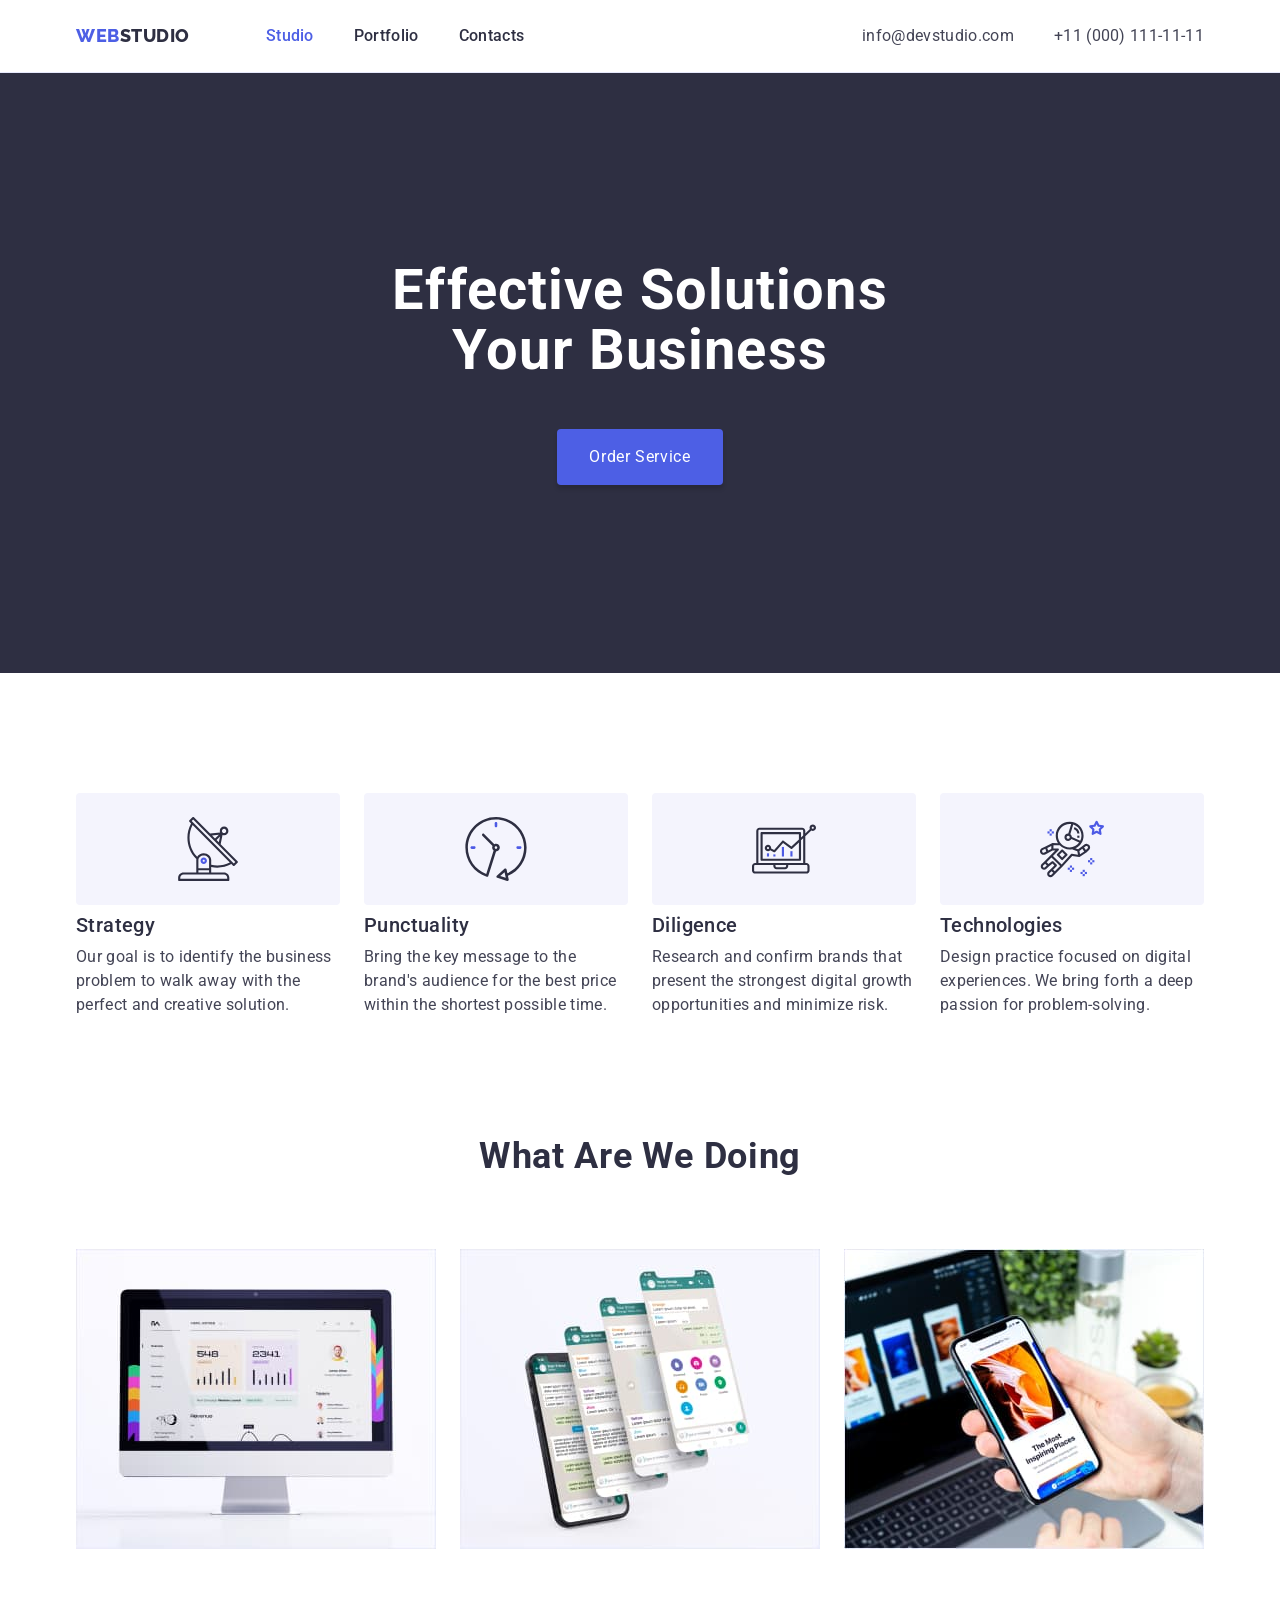
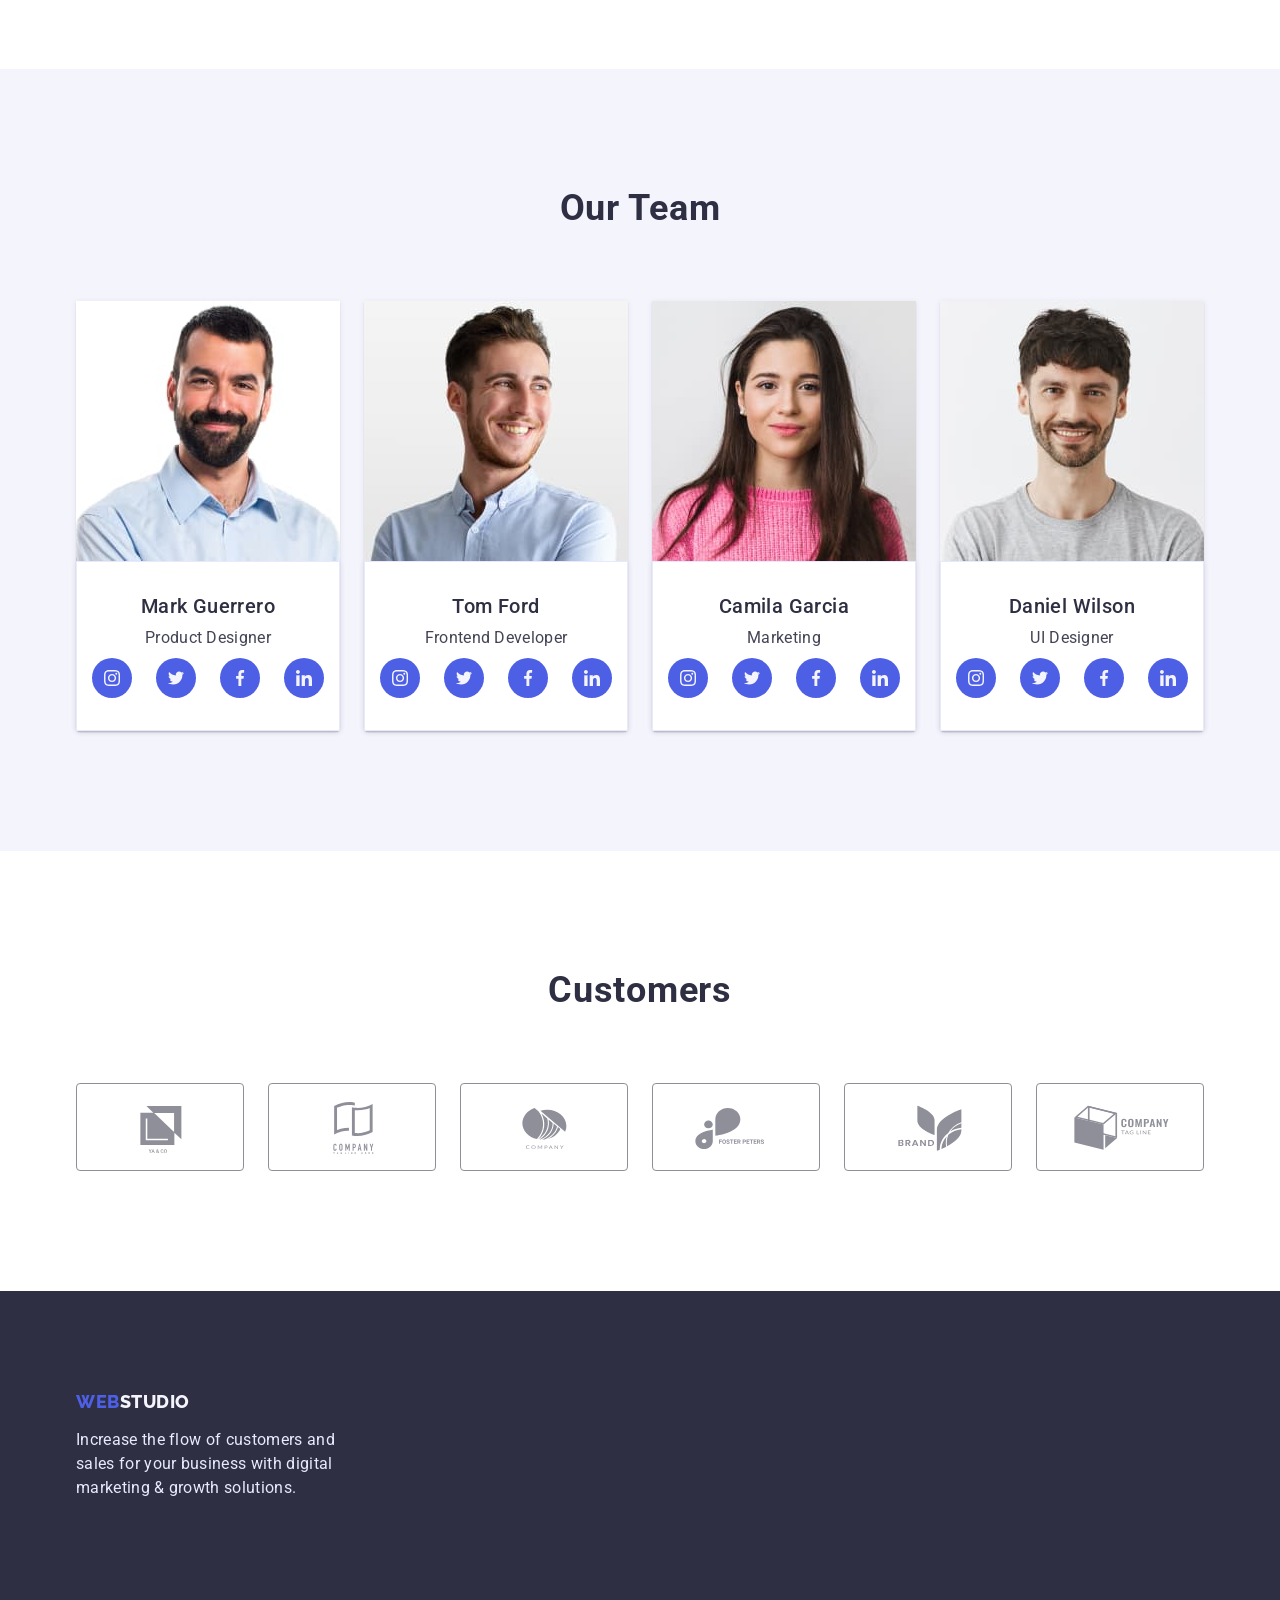
==== commit 2f3ee335: "19.01.2023" ====
--- a/index.html
+++ b/index.html
@@ -50,30 +50,40 @@
                 <h2 hidden class="heading">Advantades</h2>
                 <ul class="employees list">
                     <li class="employees-card-advantades">
-                        <svg class="advantades-list-icon" wight="64" height="64">
-                            <use href="./images/sprite.svg#icon-antenna"></use>
-                        </svg>
+                        <div class="thumb">
+                            <svg class="advantades-list-icon" widht="64" height="64">
+                                <use href="./images/sprite.svg#icon-antenna"></use>
+                            </svg>
+                        </div>
+
                         <h3 class="subtitle">Strategy</h3>
                         <p class="text-body">Our goal is to identify the business problem to walk away with the perfect and creative solution. </p>
                     </li>
                     <li class="employees-card-advantades">
-                        <svg class="advantades-list-icon" wight="64" height="64">
-                            <use href="./images/sprite.svg#icon-clock"></use>
-                        </svg>
+                        <div class="thumb">
+                            <svg class="advantades-list-icon" widht="64" height="64">
+                                <use href="./images/sprite.svg#icon-clock"></use>
+                            </svg>
+                        </div>
+
                         <h3 class="subtitle">Punctuality</h3>
                         <p class="text-body">Bring the key message to the brand's audience for the best price within the shortest possible time.</p>
                     </li>
                     <li class="employees-card-advantades">
-                        <svg class="advantades-list-icon" wight="64" height="64">
-                            <use href="./images/sprite.svg#icon-diagram"></use>
-                        </svg>
+                        <div class="thumb">
+                            <svg class="advantades-list-icon" widht="64" height="64">
+                                <use href="./images/sprite.svg#icon-diagram"></use>
+                            </svg>
+                        </div>
                         <h3 class="subtitle">Diligence</h3>
                         <p class="text-body">Research and confirm brands that present the strongest digital growth opportunities and minimize risk.</p>
                     </li>
                     <li class="employees-card-advantades">
-                        <svg class="advantades-list-icon" wight="64" height="64">
-                            <use href="./images/sprite.svg#icon-astronaut"></use>
-                        </svg>
+                        <div class="thumb">
+                            <svg class="advantades-list-icon" widht="64" height="64">
+                                <use href="./images/sprite.svg#icon-astronaut"></use>
+                            </svg>
+                        </div>
                         <h3 class="subtitle">Technologies</h3>
                         <p class="text-body">Design practice focused on digital experiences. We bring forth a deep passion for problem-solving.</p>
                     </li>
@@ -130,28 +140,28 @@
                             <ul class="social-list list">
                                 <li class="social-list-item">
                                     <a href="" class="social-list-link">
-                                        <svg class="social-list-icon" wight="16" height="16">
+                                        <svg class="social-list-icon" widht="16" height="16">
                                             <use href="./images/sprite.svg#icon-instagram"></use>
                                         </svg>
                                     </a>
                                 </li>
                                 <li class="social-list-item">
                                     <a href="" class="social-list-link">
-                                        <svg class="social-list-icon" wight="16" height="16">
+                                        <svg class="social-list-icon" widht="16" height="16">
                                             <use href="./images/sprite.svg#icon-twitter"></use>
                                         </svg>
                                     </a>
                                 </li>
                                 <li class="social-list-item">
                                     <a href="" class="social-list-link">
-                                        <svg class="social-list-icon" wight="16" height="16">
+                                        <svg class="social-list-icon" widht="16" height="16">
                                             <use href="./images/sprite.svg#icon-facebook"></use>
                                         </svg>
                                     </a>
                                 </li>
                                 <li class="social-list-item">
                                     <a href="" class="social-list-link">
-                                        <svg class="social-list-icon" wight="16" height="16">
+                                        <svg class="social-list-icon" widht="16" height="16">
                                             <use href="./images/sprite.svg#icon-linkedin"></use>
                                         </svg>
                                     </a>
@@ -171,28 +181,28 @@
                             <ul class="social-list list">
                                 <li class="social-list-item">
                                     <a href="" class="social-list-link">
-                                        <svg class="social-list-icon" wight="16" height="16">
+                                        <svg class="social-list-icon" widht="16" height="16">
                                             <use href="./images/sprite.svg#icon-instagram"></use>
                                         </svg>
                                     </a>
                                 </li>
                                 <li class="social-list-item">
                                     <a href="" class="social-list-link">
-                                        <svg class="social-list-icon" wight="16" height="16">
+                                        <svg class="social-list-icon" widht="16" height="16">
                                             <use href="./images/sprite.svg#icon-twitter"></use>
                                         </svg>
                                     </a>
                                 </li>
                                 <li class="social-list-item">
                                     <a href="" class="social-list-link">
-                                        <svg class="social-list-icon" wight="16" height="16">
+                                        <svg class="social-list-icon" widht="16" height="16">
                                             <use href="./images/sprite.svg#icon-facebook"></use>
                                         </svg>
                                     </a>
                                 </li>
                                 <li class="social-list-item">
                                     <a href="" class="social-list-link">
-                                        <svg class="social-list-icon" wight="16" height="16">
+                                        <svg class="social-list-icon" widht="16" height="16">
                                             <use href="./images/sprite.svg#icon-linkedin"></use>
                                         </svg>
                                     </a>
@@ -212,28 +222,28 @@
                             <ul class="social-list list">
                                 <li class="social-list-item">
                                     <a href="" class="social-list-link">
-                                        <svg class="social-list-icon" wight="16" height="16">
+                                        <svg class="social-list-icon" widht="16" height="16">
                                             <use href="./images/sprite.svg#icon-instagram"></use>
                                         </svg>
                                     </a>
                                 </li>
                                 <li class="social-list-item">
                                     <a href="" class="social-list-link">
-                                        <svg class="social-list-icon" wight="16" height="16">
+                                        <svg class="social-list-icon" widht="16" height="16">
                                             <use href="./images/sprite.svg#icon-twitter"></use>
                                         </svg>
                                     </a>
                                 </li>
                                 <li class="social-list-item">
                                     <a href="" class="social-list-link">
-                                        <svg class="social-list-icon" wight="16" height="16">
+                                        <svg class="social-list-icon" widht="16" height="16">
                                             <use href="./images/sprite.svg#icon-facebook"></use>
                                         </svg>
                                     </a>
                                 </li>
                                 <li class="social-list-item">
                                     <a href="" class="social-list-link">
-                                        <svg class="social-list-icon" wight="16" height="16">
+                                        <svg class="social-list-icon" widht="16" height="16">
                                             <use href="./images/sprite.svg#icon-linkedin"></use>
                                         </svg>
                                     </a>
@@ -253,28 +263,28 @@
                             <ul class="social-list list">
                                 <li class="social-list-item">
                                     <a href="" class="social-list-link">
-                                        <svg class="social-list-icon" wight="16" height="16">
+                                        <svg class="social-list-icon" widht="16" height="16">
                                             <use href="./images/sprite.svg#icon-instagram"></use>
                                         </svg>
                                     </a>
                                 </li>
                                 <li class="social-list-item">
                                     <a href="" class="social-list-link">
-                                        <svg class="social-list-icon" wight="16" height="16">
+                                        <svg class="social-list-icon" widht="16" height="16">
                                             <use href="./images/sprite.svg#icon-twitter"></use>
                                         </svg>
                                     </a>
                                 </li>
                                 <li class="social-list-item">
                                     <a href="" class="social-list-link">
-                                        <svg class="social-list-icon" wight="16" height="16">
+                                        <svg class="social-list-icon" widht="16" height="16">
                                             <use href="./images/sprite.svg#icon-facebook"></use>
                                         </svg>
                                     </a>
                                 </li>
                                 <li class="social-list-item">
                                     <a href="" class="social-list-link">
-                                        <svg class="social-list-icon" wight="16" height="16">
+                                        <svg class="social-list-icon" widht="16" height="16">
                                             <use href="./images/sprite.svg#icon-linkedin"></use>
                                         </svg>
                                     </a>
@@ -284,13 +294,14 @@
                 </ul>
             </div>
         </section>
+        <!--CUSTOMERS-->
         <section class="customers section">
             <h2 class="heading text-center">Customers</h2>
             <ul class="customers-list list">
                 <li class="customers-list-item">
                     <a href="#" class="customers-list-link">
                         <svg class="customers-list-icon" width="104" height="56">
-                            <use href="./images/sprite.svg#icon-logo-ya-co"></use>
+                            <use href="./images/sprite.svg#icon-logo-ya-co" class="customers-list-icon-img"></use>
                         </svg>
                     </a>
                 </li>
--- a/css/style.css
+++ b/css/style.css
@@ -5,7 +5,7 @@
     --primary-text-color-theme-dark:#ffff;
     --secondary-text-color-theme-light: #434455;
     --secondary-text-color-theme-dark: #e7e9fc;    
-    --background-color-body-theme-light: #fff;
+    --background-color-body-theme-light: #ffff;
     --background-color-body-theme-dark:#2E2F42;
     --additiomal-color: #F4F4FD;
 }
@@ -114,10 +114,11 @@
     justify-content: center;
 }
 .employees-card-advantades:not(:nth-child(4n)){
-    margin-right: 24px;
+    margin-right: 24px;    
 }
 .employees-card-advantades{
     width: 264px;
+    
     /*flex-basis: calc((100%-48px)/4);*/
 }
 .employees-card:not(:nth-child(3n)){
@@ -134,19 +135,19 @@
 }
 .employees-card-four{
    /* flex-basis: calc((100%-40px)/4);*/
-    background: white;
+    background: var(--background-color-body-theme-light);
     box-shadow: 0px 1px 6px rgba(46, 47, 66, 0.08), 0px 1px 1px rgba(46, 47, 66, 0.16), 0px 2px 1px rgba(46, 47, 66, 0.08);
     border-radius: 0px 0px 4px 4px;
 }
 .employees-card-wraper{
-    background: white;    
+    background: var(--background-color-body-theme-light);    
 }
 .employees-card-content-wraper{
     padding-top: 32px;
     padding-bottom: 32px;
     padding-left: 15px;
     padding-right: 15px;
-    border: 1px solid #E7E9FC;
+    border: 1px solid var(--secondary-text-color-theme-dark);
     box-shadow: 0px 1px 6px rgba(46, 47, 66, 0.08); 
 }
 
@@ -156,7 +157,7 @@
 .page-header{   
     padding-top: 24px;
     padding-bottom: 24px;
-    border-bottom: 1px solid #E7E9FC;
+    border-bottom: 1px solid var(--secondary-text-color-theme-dark);
 }
 .page-header-container{
     display: flex;
@@ -232,19 +233,21 @@
 }
 .modal-btn:hover,
 .modal-btn:focus{
-    background: var(--accent-color-hover);
+    background var(--accent-color-hover);:
   
 }
 /*==========/HERO SECTION==========*/
 /*==========ADVANTADES==========*/
-.advantades-list-icon{
-    display: block;
+.thumb{
+    display: flex;
     padding-top: 24px;
     padding-bottom: 24px;
-
-    background: #F4F4FD;
-    border-radius: 4px;
-}
+    background: var(--additiomal-color);
+    border-radius: 4px;
+    margin-bottom: 8px;
+}
+
+
 /*==========/ADVANTADES==========*/
 /*==========SERVICES==========*/
 .services{
@@ -253,7 +256,7 @@
 /*==========/SERVISES========*/
 /*==========TEAM==========*/
 .team{
-    background: #F4F4FD;}
+    background: var(--additiomal-color);}
 
     .employees-position{   
         margin-bottom: 8px;
@@ -270,16 +273,16 @@
         width: 40px;
         height: 40px;
         border-radius: 50%;
-        background-color: #4D5AE5;
+        background-color: var(--accent-color);
     }
     .social-list-link:hover,
     .social-list-link:focus{
-        background-color: #404BBF;
+        background-color: var(--accent-color-hover);
     
     
     }
     .social-list-icon{
-        fill: #F4F4FD;
+        fill: var(--additiomal-color);
     }
 
 /*==========/TEAМ=====*/
@@ -301,10 +304,15 @@
 }
 .customers-list-link:hover,
 .customers-list-link:focus{
-border: 1px solid #404BBF;
-}
-.customers-list-icon{
+border: 1px solid var(--accent-color-hover);
+}
+.customers-list-icon:hover,
+.customers-list-icon:focus{
 fill: #404BBF;
+}
+.customers-list-icon-img:hover,
+.customers-list-icon-img:focus{
+    fill: var(--accent-color-hover);
 }
 
 
@@ -323,7 +331,7 @@
     width: 264px;
 }
 .text-theme-dark{
-    color: #E7E9FC;
+    color: var(--secondary-text-color-theme-dark);
 }
 /*==========/FOOTER==========*/
 /*==========PORTFOLIO=======*/
@@ -342,7 +350,7 @@
     font-size: 16px;
     line-height: 1.5x;
     background: var(--additiomal-color);
-    border: 1px solid #E7E9FC;
+    border: 1px solid var(--secondary-text-color-theme-dark);
     border-radius: 4px;
     padding: 12px 24px;
 }
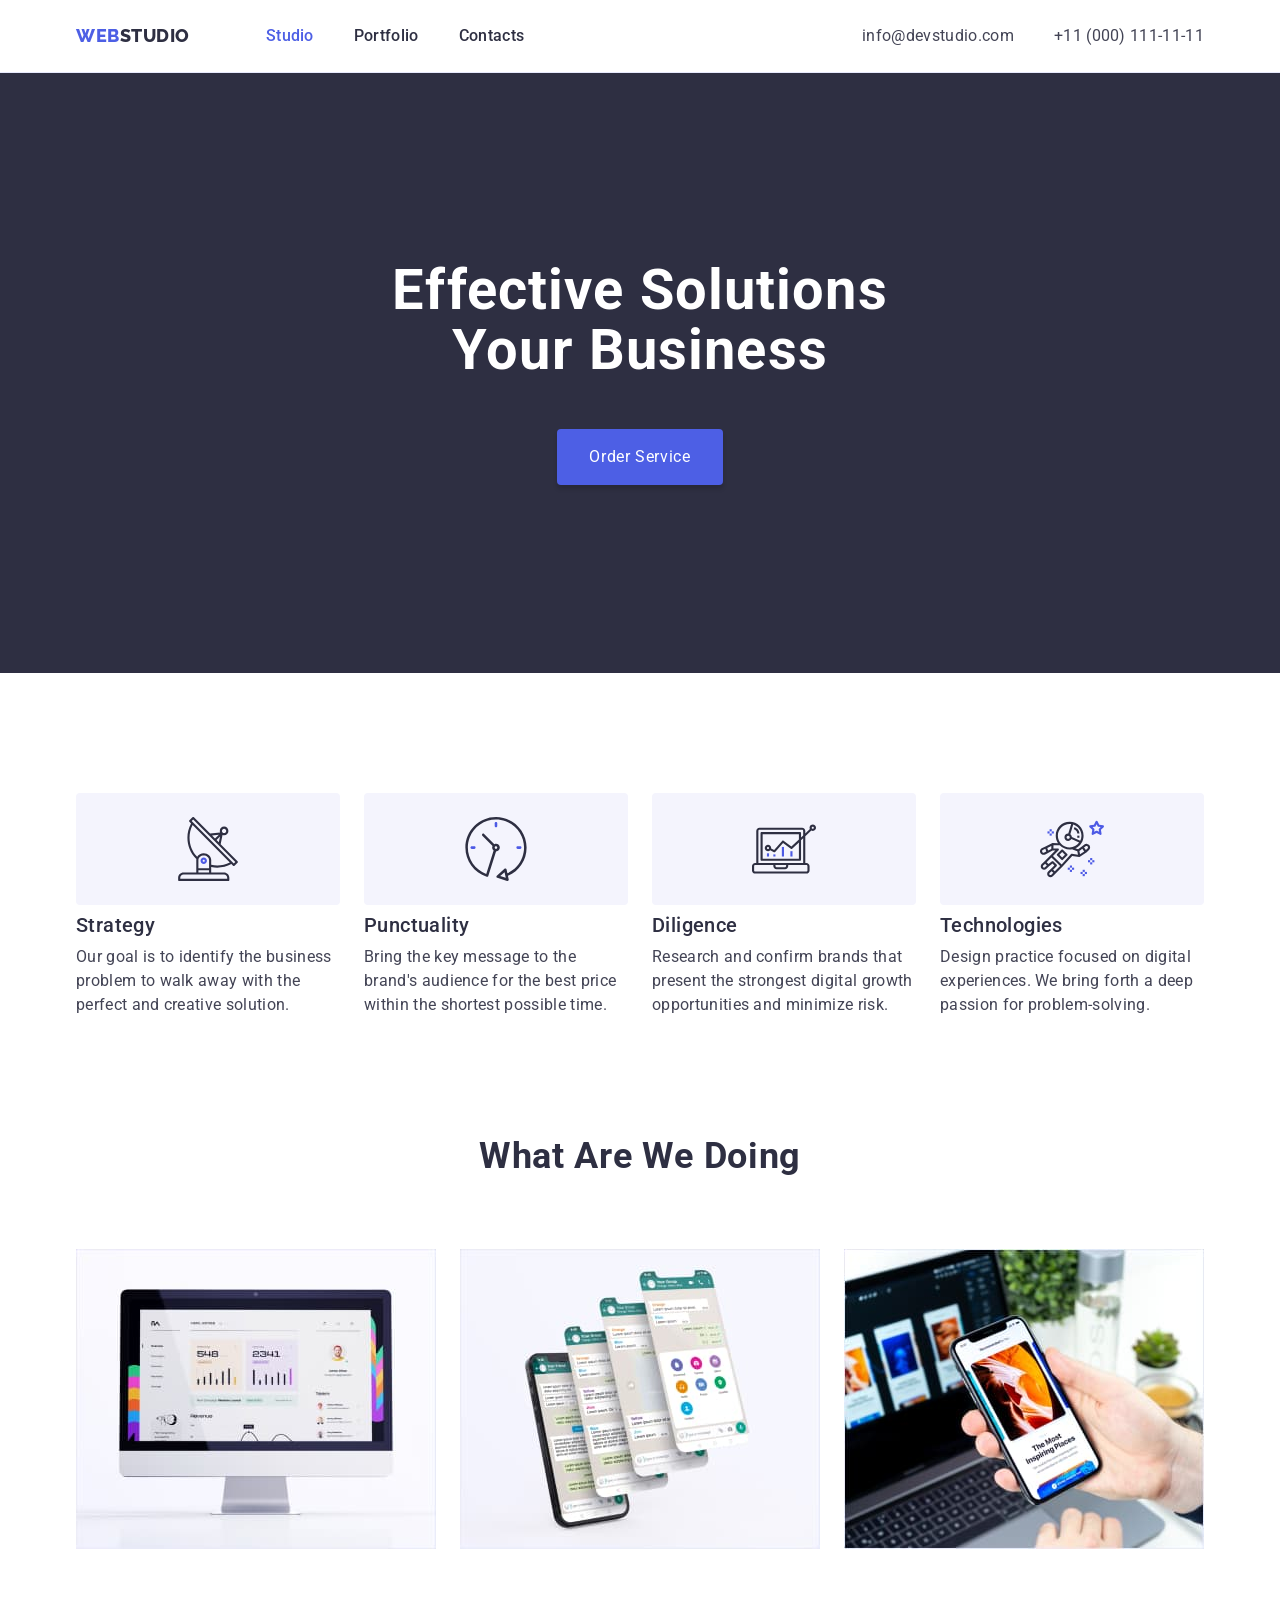
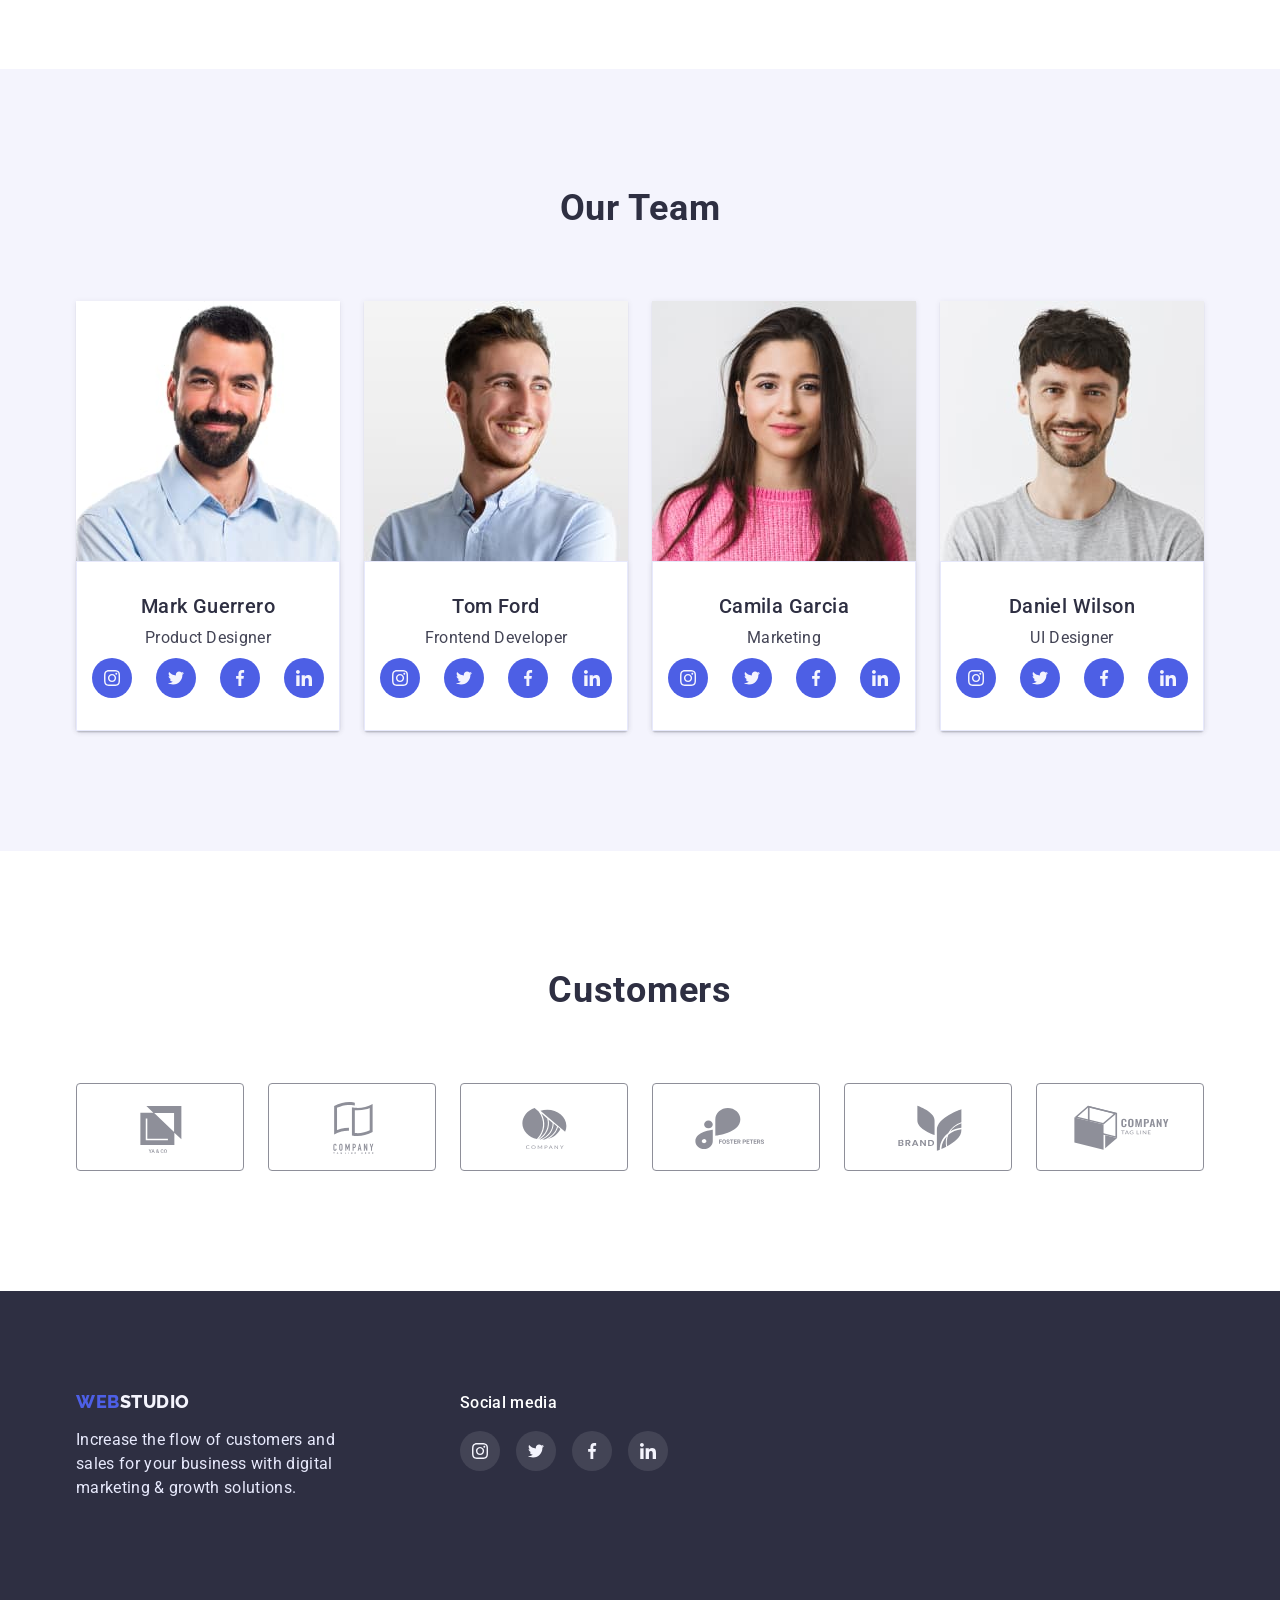
==== commit 6205c6de: "20.01.2023" ====
--- a/index.html
+++ b/index.html
@@ -165,7 +165,8 @@
                                             <use href="./images/sprite.svg#icon-linkedin"></use>
                                         </svg>
                                     </a>
-                                </li>       
+                                </li>
+                            </ul>
                         </div>                       
                     </li>
                     <li class="employees-card-four">
@@ -301,7 +302,7 @@
                 <li class="customers-list-item">
                     <a href="#" class="customers-list-link">
                         <svg class="customers-list-icon" width="104" height="56">
-                            <use href="./images/sprite.svg#icon-logo-ya-co" class="customers-list-icon-img"></use>
+                            <use href="./images/sprite.svg#icon-logo-ya-co"></use>
                         </svg>
                     </a>
                 </li>
@@ -345,12 +346,47 @@
     </main>
     <!--FOOTER-->
     <footer class="footer">
-        <div class="container">
-            <a class="logo link" href="./index.html">
-                <p class="logo-text-part-one">Web<span class="logo-text-part-two-theme-dark">Studio</span></p>
-            </a>
-            <p class="text-footer text-theme-dark text-body">Increase the flow of customers and sales for your business with digital marketing & growth solutions.</p>
-        </div>
+        <div class="container footer-wrap">
+            <div class="footer-part-one">
+                <a class="logo link" href="./index.html">
+                    <p class="logo-text-part-one">Web<span class="logo-text-part-two-theme-dark">Studio</span></p>
+                </a>
+                <p class="text-footer text-theme-dark text-body">Increase the flow of customers and sales for your business with digital marketing & growth solutions.</p>
+            </div>
+            <div class="footer-part-two">
+                <h4 class="subtitle-footer">Social media</h4>
+                <ul class="social-list list">
+                    <li class="social-list-item">
+                        <a href="" class="social-list-link-dark">
+                            <svg class="social-list-icon" widht="16" height="16">
+                                <use href="./images/sprite.svg#icon-instagram"></use>
+                            </svg>
+                        </a>
+                    </li>
+                    <li class="social-list-item">
+                        <a href="" class="social-list-link-dark">
+                            <svg class="social-list-icon" widht="16" height="16">
+                                <use href="./images/sprite.svg#icon-twitter"></use>
+                            </svg>
+                        </a>
+                    </li>
+                    <li class="social-list-item">
+                        <a href="" class="social-list-link-dark">
+                            <svg class="social-list-icon" widht="16" height="16">
+                                <use href="./images/sprite.svg#icon-facebook"></use>
+                            </svg>
+                        </a>
+                    </li>
+                    <li class="social-list-item">
+                        <a href="" class="social-list-link-dark">
+                            <svg class="social-list-icon" widht="16" height="16">
+                                <use href="./images/sprite.svg#icon-linkedin"></use>
+                            </svg>
+                        </a>
+                    </li>
+                </ul>
+            </div>
+        </div>  
     </footer>
 </body>
 </html>
--- a/css/style.css
+++ b/css/style.css
@@ -14,6 +14,7 @@
     font-family: 'Roboto', sans-serif;
     color: var(--primary-text-color-theme-light);
     background-color: var(--background-color-body-theme-light);
+
 }
 h1,
 h2,
@@ -78,6 +79,14 @@
     line-height: 1.2;
     letter-spacing: 0.02em;
     margin-bottom: 8px;    
+}
+.subtitle-footer{
+    font-weight: 500;
+    font-size: 16px;
+    line-height: 24px;
+    letter-spacing: 0.02em;
+    color: var(--primary-text-color-theme-dark);
+    margin-bottom: 16px; 
 }
 .text-body{
     font-size: 16px;
@@ -139,16 +148,23 @@
     box-shadow: 0px 1px 6px rgba(46, 47, 66, 0.08), 0px 1px 1px rgba(46, 47, 66, 0.16), 0px 2px 1px rgba(46, 47, 66, 0.08);
     border-radius: 0px 0px 4px 4px;
 }
+
 .employees-card-wraper{
     background: var(--background-color-body-theme-light);    
 }
+
 .employees-card-content-wraper{
     padding-top: 32px;
     padding-bottom: 32px;
     padding-left: 15px;
     padding-right: 15px;
-    border: 1px solid var(--secondary-text-color-theme-dark);
+    border: 1px solid #E7E9FC;;
     box-shadow: 0px 1px 6px rgba(46, 47, 66, 0.08); 
+}
+.employees-card-content-wraper:hover,
+.employees-card-content-wraper:focus{
+    border: 0.5px solid #F4F4FD;
+    box-shadow: 0px 1px 6px rgba(46, 47, 66, 0.08), 0px 1px 1px rgba(46, 47, 66, 0.16), 0px 2px 1px rgba(46, 47, 66, 0.08);
 }
 
 /*==========EMPLOYEES==========*/
@@ -233,7 +249,7 @@
 }
 .modal-btn:hover,
 .modal-btn:focus{
-    background var(--accent-color-hover);:
+    background: var(--accent-color-hover);
   
 }
 /*==========/HERO SECTION==========*/
@@ -258,32 +274,32 @@
 .team{
     background: var(--additiomal-color);}
 
-    .employees-position{   
-        margin-bottom: 8px;
-    }
-    .social-list{
-        display: flex;
-        justify-content: center;
-        gap: 24px;
-    }
-    .social-list-link{
-        display: flex;
-        justify-content: center;
-        align-items: center;
-        width: 40px;
-        height: 40px;
-        border-radius: 50%;
-        background-color: var(--accent-color);
-    }
-    .social-list-link:hover,
-    .social-list-link:focus{
-        background-color: var(--accent-color-hover);
-    
-    
-    }
-    .social-list-icon{
-        fill: var(--additiomal-color);
-    }
+.employees-position{   
+    margin-bottom: 8px;
+}
+.social-list{
+    display: flex;
+    justify-content: space-between;
+   
+}
+.social-list-link{
+    display: flex;
+    justify-content: center;
+    align-items: center;
+    width: 40px;
+    height: 40px;
+    border-radius: 50%;
+    background-color: var(--accent-color);
+}
+.social-list-link:hover,
+.social-list-link:focus{
+    background-color: var(--accent-color-hover);
+
+
+}
+.social-list-icon{
+    fill: var(--additiomal-color);
+}
 
 /*==========/TEAМ=====*/
 /*==========CUSTOMERS==========*/
@@ -298,25 +314,15 @@
     align-items: center;
     width: 168px;
     height: 88px;
-    gap: ; 
+    fill: #8E8F99;    
     border: 1px solid #8E8F99;
     border-radius: 4px;
 }
 .customers-list-link:hover,
 .customers-list-link:focus{
 border: 1px solid var(--accent-color-hover);
-}
-.customers-list-icon:hover,
-.customers-list-icon:focus{
 fill: #404BBF;
 }
-.customers-list-icon-img:hover,
-.customers-list-icon-img:focus{
-    fill: var(--accent-color-hover);
-}
-
-
-
 /*==========/CUSTOMERS==========*/
 /*==========FOOTER=======*/
 .footer{
@@ -325,14 +331,42 @@
     padding-bottom: 100px;
     background-color: var(--background-color-body-theme-dark);
 }
-
+.footer-wrap{
+    display: flex;
+}
+
+
+.footer-part-one{
+    width: 264px;
+    margin-right: 120px; 
+}
 .text-footer{
-    margin-top: 16px;
-    width: 264px;
-}
+    margin-top: 16px; 
+}
+.footer-part-two{
+    width: 208px; 
+}
+
 .text-theme-dark{
     color: var(--secondary-text-color-theme-dark);
 }
+.social-list-link-dark{
+    display: flex;
+    justify-content: center;
+    align-items: center;
+    width: 40px;
+    height: 40px;
+    border-radius: 50%;
+    background: rgba(255, 255, 255, 0.1);
+}
+.social-list-link-dark:hover,
+.social-list-link-dark:focus{
+    background: #31D0AA;
+}
+
+
+
+
 /*==========/FOOTER==========*/
 /*==========PORTFOLIO=======*/
 .portfolio{
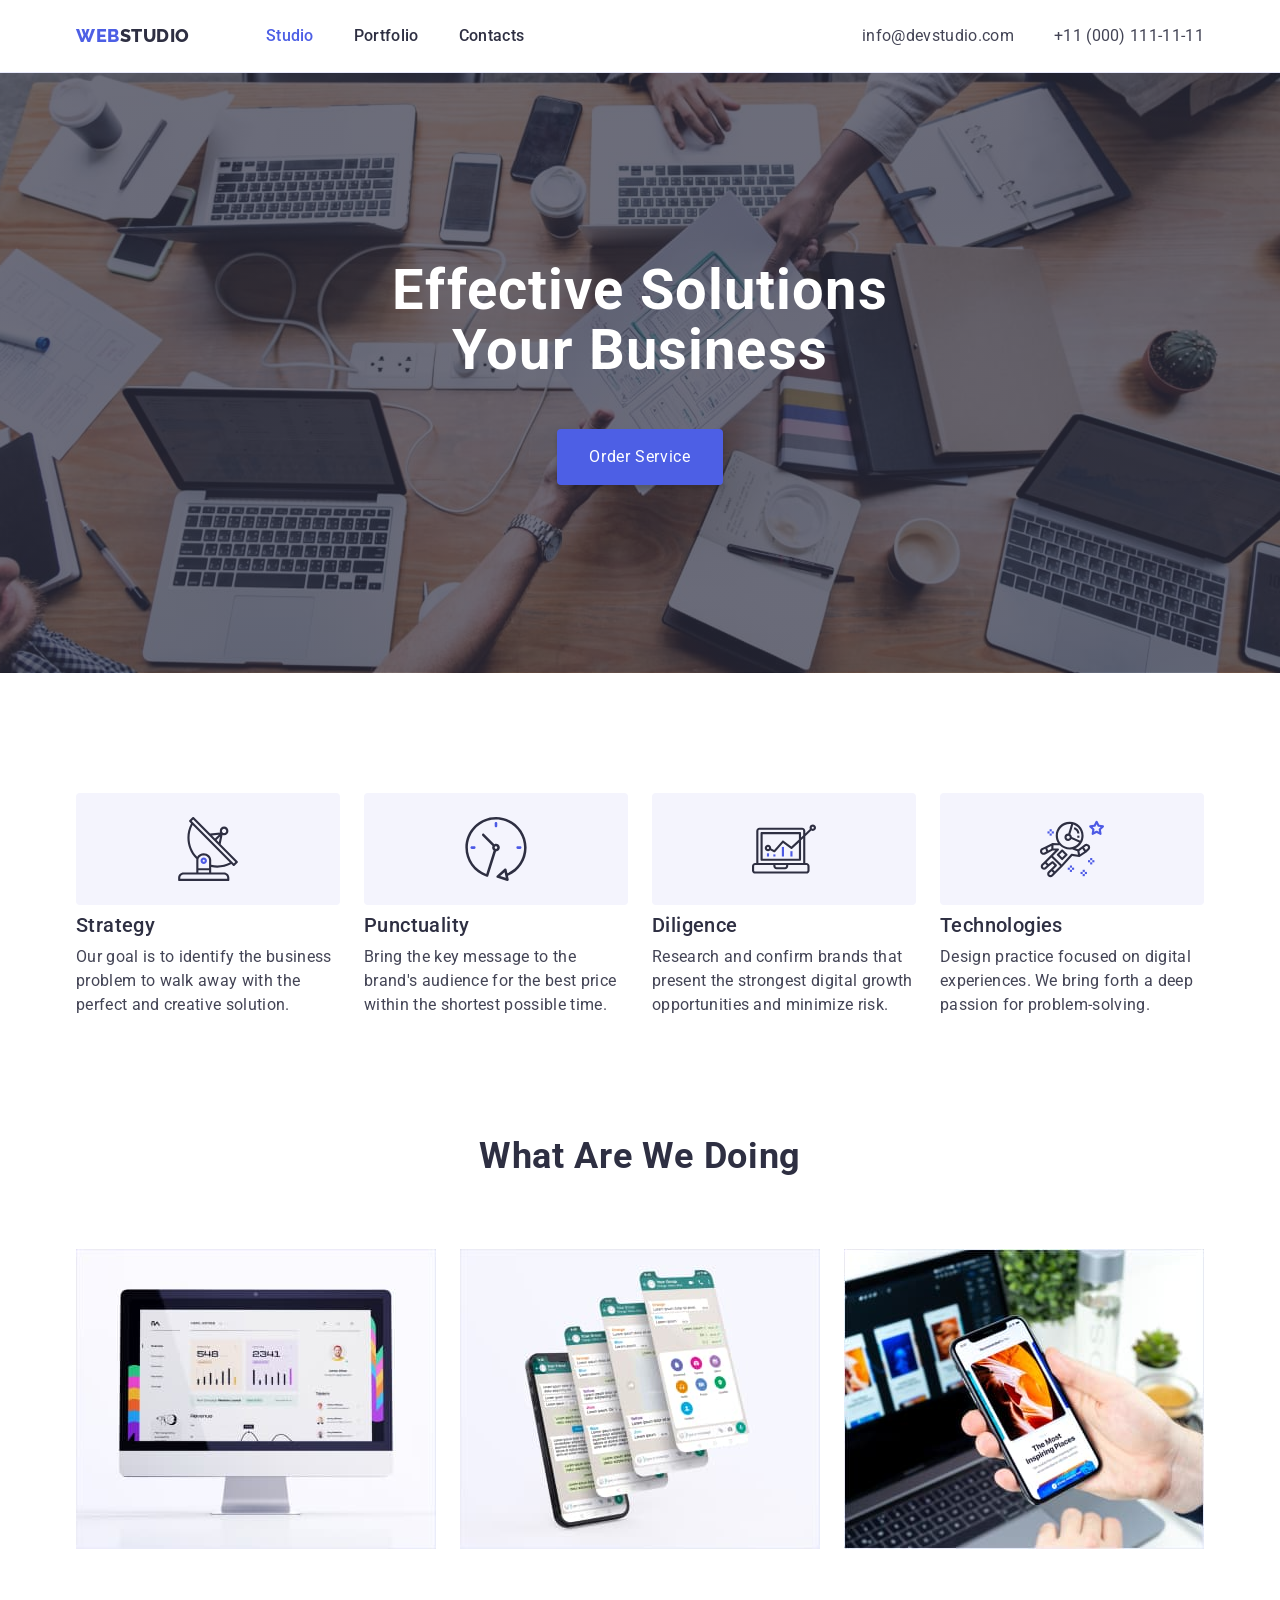
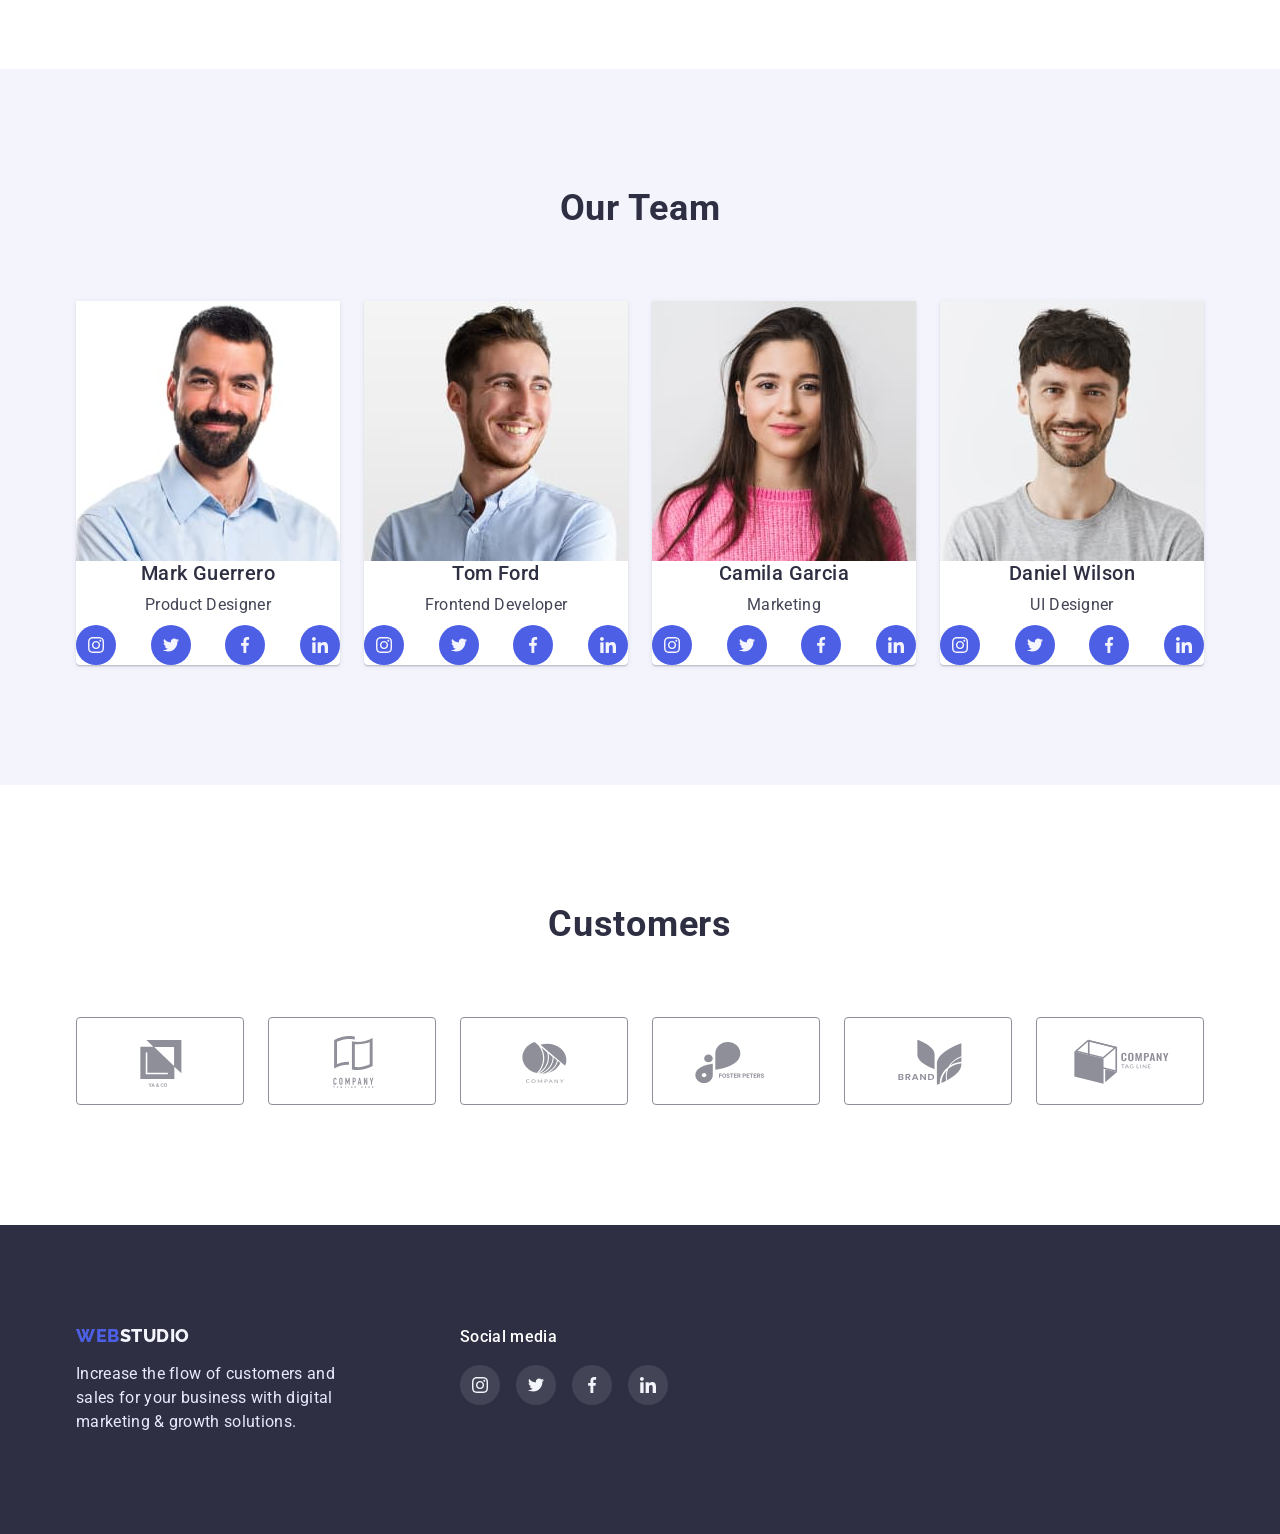
==== commit d4ce3bb6: "ховер в картках портфоліо" ====
--- a/index.html
+++ b/index.html
@@ -51,8 +51,8 @@
                 <ul class="employees list">
                     <li class="employees-card-advantades">
                         <div class="thumb">
-                            <svg class="advantades-list-icon" widht="64" height="64">
-                                <use href="./images/sprite.svg#icon-antenna"></use>
+                            <svg class="advantades-list-icon" width="64" height="64">
+                                <use href="./images/icons.svg#icon-antenna"></use>
                             </svg>
                         </div>
 
@@ -61,8 +61,8 @@
                     </li>
                     <li class="employees-card-advantades">
                         <div class="thumb">
-                            <svg class="advantades-list-icon" widht="64" height="64">
-                                <use href="./images/sprite.svg#icon-clock"></use>
+                            <svg class="advantades-list-icon" width="64" height="64">
+                                <use href="./images/icons.svg#icon-clock"></use>
                             </svg>
                         </div>
 
@@ -71,8 +71,8 @@
                     </li>
                     <li class="employees-card-advantades">
                         <div class="thumb">
-                            <svg class="advantades-list-icon" widht="64" height="64">
-                                <use href="./images/sprite.svg#icon-diagram"></use>
+                            <svg class="advantades-list-icon" width="64" height="64">
+                                <use href="./images/icons.svg#icon-diagram"></use>
                             </svg>
                         </div>
                         <h3 class="subtitle">Diligence</h3>
@@ -80,8 +80,8 @@
                     </li>
                     <li class="employees-card-advantades">
                         <div class="thumb">
-                            <svg class="advantades-list-icon" widht="64" height="64">
-                                <use href="./images/sprite.svg#icon-astronaut"></use>
+                            <svg class="advantades-list-icon" width="64" height="64">
+                                <use href="./images/icons.svg#icon-astronaut"></use>
                             </svg>
                         </div>
                         <h3 class="subtitle">Technologies</h3>
@@ -140,29 +140,29 @@
                             <ul class="social-list list">
                                 <li class="social-list-item">
                                     <a href="" class="social-list-link">
-                                        <svg class="social-list-icon" widht="16" height="16">
-                                            <use href="./images/sprite.svg#icon-instagram"></use>
-                                        </svg>
-                                    </a>
-                                </li>
-                                <li class="social-list-item">
-                                    <a href="" class="social-list-link">
-                                        <svg class="social-list-icon" widht="16" height="16">
-                                            <use href="./images/sprite.svg#icon-twitter"></use>
-                                        </svg>
-                                    </a>
-                                </li>
-                                <li class="social-list-item">
-                                    <a href="" class="social-list-link">
-                                        <svg class="social-list-icon" widht="16" height="16">
-                                            <use href="./images/sprite.svg#icon-facebook"></use>
-                                        </svg>
-                                    </a>
-                                </li>
-                                <li class="social-list-item">
-                                    <a href="" class="social-list-link">
-                                        <svg class="social-list-icon" widht="16" height="16">
-                                            <use href="./images/sprite.svg#icon-linkedin"></use>
+                                        <svg class="social-list-icon" width="16" height="16">
+                                            <use href="./images/icons.svg#icon-instagram"></use>
+                                        </svg>
+                                    </a>
+                                </li>
+                                <li class="social-list-item">
+                                    <a href="" class="social-list-link">
+                                        <svg class="social-list-icon" width="16" height="16">
+                                            <use href="./images/icons.svg#icon-twitter"></use>
+                                        </svg>
+                                    </a>
+                                </li>
+                                <li class="social-list-item">
+                                    <a href="" class="social-list-link">
+                                        <svg class="social-list-icon" width="16" height="16">
+                                            <use href="./images/icons.svg#icon-facebook"></use>
+                                        </svg>
+                                    </a>
+                                </li>
+                                <li class="social-list-item">
+                                    <a href="" class="social-list-link">
+                                        <svg class="social-list-icon" width="16" height="16">
+                                            <use href="./images/icons.svg#icon-linkedin"></use>
                                         </svg>
                                     </a>
                                 </li>
@@ -182,32 +182,33 @@
                             <ul class="social-list list">
                                 <li class="social-list-item">
                                     <a href="" class="social-list-link">
-                                        <svg class="social-list-icon" widht="16" height="16">
-                                            <use href="./images/sprite.svg#icon-instagram"></use>
-                                        </svg>
-                                    </a>
-                                </li>
-                                <li class="social-list-item">
-                                    <a href="" class="social-list-link">
-                                        <svg class="social-list-icon" widht="16" height="16">
-                                            <use href="./images/sprite.svg#icon-twitter"></use>
-                                        </svg>
-                                    </a>
-                                </li>
-                                <li class="social-list-item">
-                                    <a href="" class="social-list-link">
-                                        <svg class="social-list-icon" widht="16" height="16">
-                                            <use href="./images/sprite.svg#icon-facebook"></use>
-                                        </svg>
-                                    </a>
-                                </li>
-                                <li class="social-list-item">
-                                    <a href="" class="social-list-link">
-                                        <svg class="social-list-icon" widht="16" height="16">
-                                            <use href="./images/sprite.svg#icon-linkedin"></use>
-                                        </svg>
-                                    </a>
-                                </li>       
+                                        <svg class="social-list-icon" width="16" height="16">
+                                            <use href="./images/icons.svg#icon-instagram"></use>
+                                        </svg>
+                                    </a>
+                                </li>
+                                <li class="social-list-item">
+                                    <a href="" class="social-list-link">
+                                        <svg class="social-list-icon" width="16" height="16">
+                                            <use href="./images/icons.svg#icon-twitter"></use>
+                                        </svg>
+                                    </a>
+                                </li>
+                                <li class="social-list-item">
+                                    <a href="" class="social-list-link">
+                                        <svg class="social-list-icon" width="16" height="16">
+                                            <use href="./images/icons.svg#icon-facebook"></use>
+                                        </svg>
+                                    </a>
+                                </li>
+                                <li class="social-list-item">
+                                    <a href="" class="social-list-link">
+                                        <svg class="social-list-icon" width="16" height="16">
+                                            <use href="./images/icons.svg#icon-linkedin"></use>
+                                        </svg>
+                                    </a>
+                                </li>
+                            </ul>      
                         </div>                       
                     </li>
                     <li class="employees-card-four">
@@ -223,32 +224,33 @@
                             <ul class="social-list list">
                                 <li class="social-list-item">
                                     <a href="" class="social-list-link">
-                                        <svg class="social-list-icon" widht="16" height="16">
-                                            <use href="./images/sprite.svg#icon-instagram"></use>
-                                        </svg>
-                                    </a>
-                                </li>
-                                <li class="social-list-item">
-                                    <a href="" class="social-list-link">
-                                        <svg class="social-list-icon" widht="16" height="16">
-                                            <use href="./images/sprite.svg#icon-twitter"></use>
-                                        </svg>
-                                    </a>
-                                </li>
-                                <li class="social-list-item">
-                                    <a href="" class="social-list-link">
-                                        <svg class="social-list-icon" widht="16" height="16">
-                                            <use href="./images/sprite.svg#icon-facebook"></use>
-                                        </svg>
-                                    </a>
-                                </li>
-                                <li class="social-list-item">
-                                    <a href="" class="social-list-link">
-                                        <svg class="social-list-icon" widht="16" height="16">
-                                            <use href="./images/sprite.svg#icon-linkedin"></use>
-                                        </svg>
-                                    </a>
-                                </li>       
+                                        <svg class="social-list-icon" width="16" height="16">
+                                            <use href="./images/icons.svg#icon-instagram"></use>
+                                        </svg>
+                                    </a>
+                                </li>
+                                <li class="social-list-item">
+                                    <a href="" class="social-list-link">
+                                        <svg class="social-list-icon" width="16" height="16">
+                                            <use href="./images/icons.svg#icon-twitter"></use>
+                                        </svg>
+                                    </a>
+                                </li>
+                                <li class="social-list-item">
+                                    <a href="" class="social-list-link">
+                                        <svg class="social-list-icon" width="16" height="16">
+                                            <use href="./images/icons.svg#icon-facebook"></use>
+                                        </svg>
+                                    </a>
+                                </li>
+                                <li class="social-list-item">
+                                    <a href="" class="social-list-link">
+                                        <svg class="social-list-icon" width="16" height="16">
+                                            <use href="./images/icons.svg#icon-linkedin"></use>
+                                        </svg>
+                                    </a>
+                                </li>
+                            </ul>        
                         </div>                      
                     </li>
                     <li class="employees-card-four">
@@ -264,32 +266,33 @@
                             <ul class="social-list list">
                                 <li class="social-list-item">
                                     <a href="" class="social-list-link">
-                                        <svg class="social-list-icon" widht="16" height="16">
-                                            <use href="./images/sprite.svg#icon-instagram"></use>
-                                        </svg>
-                                    </a>
-                                </li>
-                                <li class="social-list-item">
-                                    <a href="" class="social-list-link">
-                                        <svg class="social-list-icon" widht="16" height="16">
-                                            <use href="./images/sprite.svg#icon-twitter"></use>
-                                        </svg>
-                                    </a>
-                                </li>
-                                <li class="social-list-item">
-                                    <a href="" class="social-list-link">
-                                        <svg class="social-list-icon" widht="16" height="16">
-                                            <use href="./images/sprite.svg#icon-facebook"></use>
-                                        </svg>
-                                    </a>
-                                </li>
-                                <li class="social-list-item">
-                                    <a href="" class="social-list-link">
-                                        <svg class="social-list-icon" widht="16" height="16">
-                                            <use href="./images/sprite.svg#icon-linkedin"></use>
-                                        </svg>
-                                    </a>
-                                </li>       
+                                        <svg class="social-list-icon" width="16" height="16">
+                                            <use href="./images/icons.svg#icon-instagram"></use>
+                                        </svg>
+                                    </a>
+                                </li>
+                                <li class="social-list-item">
+                                    <a href="" class="social-list-link">
+                                        <svg class="social-list-icon" width="16" height="16">
+                                            <use href="./images/icons.svg#icon-twitter"></use>
+                                        </svg>
+                                    </a>
+                                </li>
+                                <li class="social-list-item">
+                                    <a href="" class="social-list-link">
+                                        <svg class="social-list-icon" width="16" height="16">
+                                            <use href="./images/icons.svg#icon-facebook"></use>
+                                        </svg>
+                                    </a>
+                                </li>
+                                <li class="social-list-item">
+                                    <a href="" class="social-list-link">
+                                        <svg class="social-list-icon" width="16" height="16">
+                                            <use href="./images/icons.svg#icon-linkedin"></use>
+                                        </svg>
+                                    </a>
+                                </li>
+                            </ul>        
                         </div>                        
                     </li>
                 </ul>
@@ -302,42 +305,42 @@
                 <li class="customers-list-item">
                     <a href="#" class="customers-list-link">
                         <svg class="customers-list-icon" width="104" height="56">
-                            <use href="./images/sprite.svg#icon-logo-ya-co"></use>
-                        </svg>
-                    </a>
-                </li>
-                <li class="customers-list-item">
-                    <a href="" class="customers-list-link">
-                        <svg class="customers-list-icon" width="104" height="56">
-                            <use href="./images/sprite.svg#icon-logo-tagline-here"></use>
-                        </svg>
-                    </a>
-                </li>
-                <li class="customers-list-item">
-                    <a href="" class="customers-list-link">
-                        <svg class="customers-list-icon" width="104" height="56">
-                            <use href="./images/sprite.svg#icon-logo-company" class="icon"></use>
-                        </svg>
-                    </a>
-                </li>
-                <li class="customers-list-item">
-                    <a href="" class="customers-list-link">
-                        <svg class="customers-list-icon" width="104" height="56">
-                            <use href="./images/sprite.svg#icon-logo-foster-peters"></use>
-                        </svg>
-                    </a>
-                </li>
-                <li class="customers-list-item">
-                    <a href="" class="customers-list-link">
-                        <svg class="customers-list-icon" width="104" height="56">
-                            <use href="./images/sprite.svg#icon-logo-brand"></use>
-                        </svg>
-                    </a>
-                </li>
-                <li class="customers-list-item">
-                    <a href="" class="customers-list-link">
-                        <svg class="customers-list-icon" width="104" height="56">
-                            <use href="./images/sprite.svg#icon-logo-tag-line"></use>
+                            <use href="./images/icons.svg#icon-logo-ya-co"></use>
+                        </svg>
+                    </a>
+                </li>
+                <li class="customers-list-item">
+                    <a href="" class="customers-list-link">
+                        <svg class="customers-list-icon" width="104" height="56">
+                            <use href="./images/icons.svg#icon-logo-tagline-here"></use>
+                        </svg>
+                    </a>
+                </li>
+                <li class="customers-list-item">
+                    <a href="" class="customers-list-link">
+                        <svg class="customers-list-icon" width="104" height="56">
+                            <use href="./images/icons.svg#icon-logo-company" class="icon"></use>
+                        </svg>
+                    </a>
+                </li>
+                <li class="customers-list-item">
+                    <a href="" class="customers-list-link">
+                        <svg class="customers-list-icon" width="104" height="56">
+                            <use href="./images/icons.svg#icon-logo-foster-peters"></use>
+                        </svg>
+                    </a>
+                </li>
+                <li class="customers-list-item">
+                    <a href="" class="customers-list-link">
+                        <svg class="customers-list-icon" width="104" height="56">
+                            <use href="./images/icons.svg#icon-logo-brand"></use>
+                        </svg>
+                    </a>
+                </li>
+                <li class="customers-list-item">
+                    <a href="" class="customers-list-link">
+                        <svg class="customers-list-icon" width="104" height="56">
+                            <use href="./images/icons.svg#icon-logo-tag-line"></use>
                         </svg>
                     </a>
                 </li>
@@ -358,29 +361,29 @@
                 <ul class="social-list list">
                     <li class="social-list-item">
                         <a href="" class="social-list-link-dark">
-                            <svg class="social-list-icon" widht="16" height="16">
-                                <use href="./images/sprite.svg#icon-instagram"></use>
+                            <svg class="social-list-icon" width="16" height="16">
+                                <use href="./images/icons.svg#icon-instagram"></use>
                             </svg>
                         </a>
                     </li>
                     <li class="social-list-item">
                         <a href="" class="social-list-link-dark">
-                            <svg class="social-list-icon" widht="16" height="16">
-                                <use href="./images/sprite.svg#icon-twitter"></use>
+                            <svg class="social-list-icon" width="16" height="16">
+                                <use href="./images/icons.svg#icon-twitter"></use>
                             </svg>
                         </a>
                     </li>
                     <li class="social-list-item">
                         <a href="" class="social-list-link-dark">
-                            <svg class="social-list-icon" widht="16" height="16">
-                                <use href="./images/sprite.svg#icon-facebook"></use>
+                            <svg class="social-list-icon" width="16" height="16">
+                                <use href="./images/icons.svg#icon-facebook"></use>
                             </svg>
                         </a>
                     </li>
                     <li class="social-list-item">
                         <a href="" class="social-list-link-dark">
-                            <svg class="social-list-icon" widht="16" height="16">
-                                <use href="./images/sprite.svg#icon-linkedin"></use>
+                            <svg class="social-list-icon" width="16" height="16">
+                                <use href="./images/icons.svg#icon-linkedin"></use>
                             </svg>
                         </a>
                     </li>
--- a/css/style.css
+++ b/css/style.css
@@ -78,7 +78,8 @@
     font-size: 20px;
     line-height: 1.2;
     letter-spacing: 0.02em;
-    margin-bottom: 8px;    
+    margin-bottom: 8px;
+        
 }
 .subtitle-footer{
     font-weight: 500;
@@ -149,23 +150,8 @@
     border-radius: 0px 0px 4px 4px;
 }
 
-.employees-card-wraper{
-    background: var(--background-color-body-theme-light);    
-}
-
-.employees-card-content-wraper{
-    padding-top: 32px;
-    padding-bottom: 32px;
-    padding-left: 15px;
-    padding-right: 15px;
-    border: 1px solid #E7E9FC;;
-    box-shadow: 0px 1px 6px rgba(46, 47, 66, 0.08); 
-}
-.employees-card-content-wraper:hover,
-.employees-card-content-wraper:focus{
-    border: 0.5px solid #F4F4FD;
-    box-shadow: 0px 1px 6px rgba(46, 47, 66, 0.08), 0px 1px 1px rgba(46, 47, 66, 0.16), 0px 2px 1px rgba(46, 47, 66, 0.08);
-}
+
+
 
 /*==========EMPLOYEES==========*/
 
@@ -228,9 +214,17 @@
 /*==========/HEADER==========*/
 /*==========HERO==========*/
 .hero{
-    background: var(--background-color-body-theme-dark);
+    max-width: 1440px;
+    margin-left: auto;
+    margin-right: auto;
+    background: #2E2F42;
     padding-top: 188px;
     padding-bottom: 188px;
+    background-image:linear-gradient(rgba(46, 47, 66, 0.7),rgba(46, 47, 66, 0.7)),  url("../images/hero/people-office.jpg");
+    background-repeat: no-repeat;
+    background-position: center;
+    background-size: cover;
+
 }
 .modal-btn{
     padding-top: 16px;
@@ -255,9 +249,11 @@
 /*==========/HERO SECTION==========*/
 /*==========ADVANTADES==========*/
 .thumb{
-    display: flex;
-    padding-top: 24px;
-    padding-bottom: 24px;
+    width: 264px;
+    height: 112px;
+    display: flex;
+    align-items: center;
+    justify-content: center; 
     background: var(--additiomal-color);
     border-radius: 4px;
     margin-bottom: 8px;
@@ -373,6 +369,32 @@
     padding-top: 96px;
     padding-bottom: 120px;
 }
+.portfolio-card-link{
+    background: var(--background-color-body-theme-light);    
+}
+
+.portfolio-card-content-wraper{
+    padding-top: 32px;
+    padding-bottom: 32px;
+    padding-left: 15px;
+    padding-right: 15px;
+    border: 1px solid #E7E9FC;;
+    background: #FFFFFF;
+    border: 1px solid #E7E9FC;
+    box-shadow: 0px 1px 6px rgba(46, 47, 66, 0.08);
+}
+.portfolio-card-link .portfolio-card-content-wraper:hover,
+.portfolio-card-link .portfolio-card-content-wraper:focus{   
+    border: 0.5px solid #F4F4FD;
+    box-shadow: 0px 1px 6px rgba(46, 47, 66, 0.08), 0px 1px 1px rgba(46, 47, 66, 0.16), 0px 2px 1px rgba(46, 47, 66, 0.08);
+}
+/*.employees-card-content-wraper:hover,
+.employees-card-content-wraper:focus{
+    border: 0.5px solid #F4F4FD;
+    box-shadow: 0px 1px 6px rgba(46, 47, 66, 0.08), 0px 1px 1px rgba(46, 47, 66, 0.16), 0px 2px 1px rgba(46, 47, 66, 0.08);
+}*/
+
+
 /*==========/PORTFOLIO=======*/
 /*==========PORTFOLIO FILTRES=======*/
 .filtres{   
